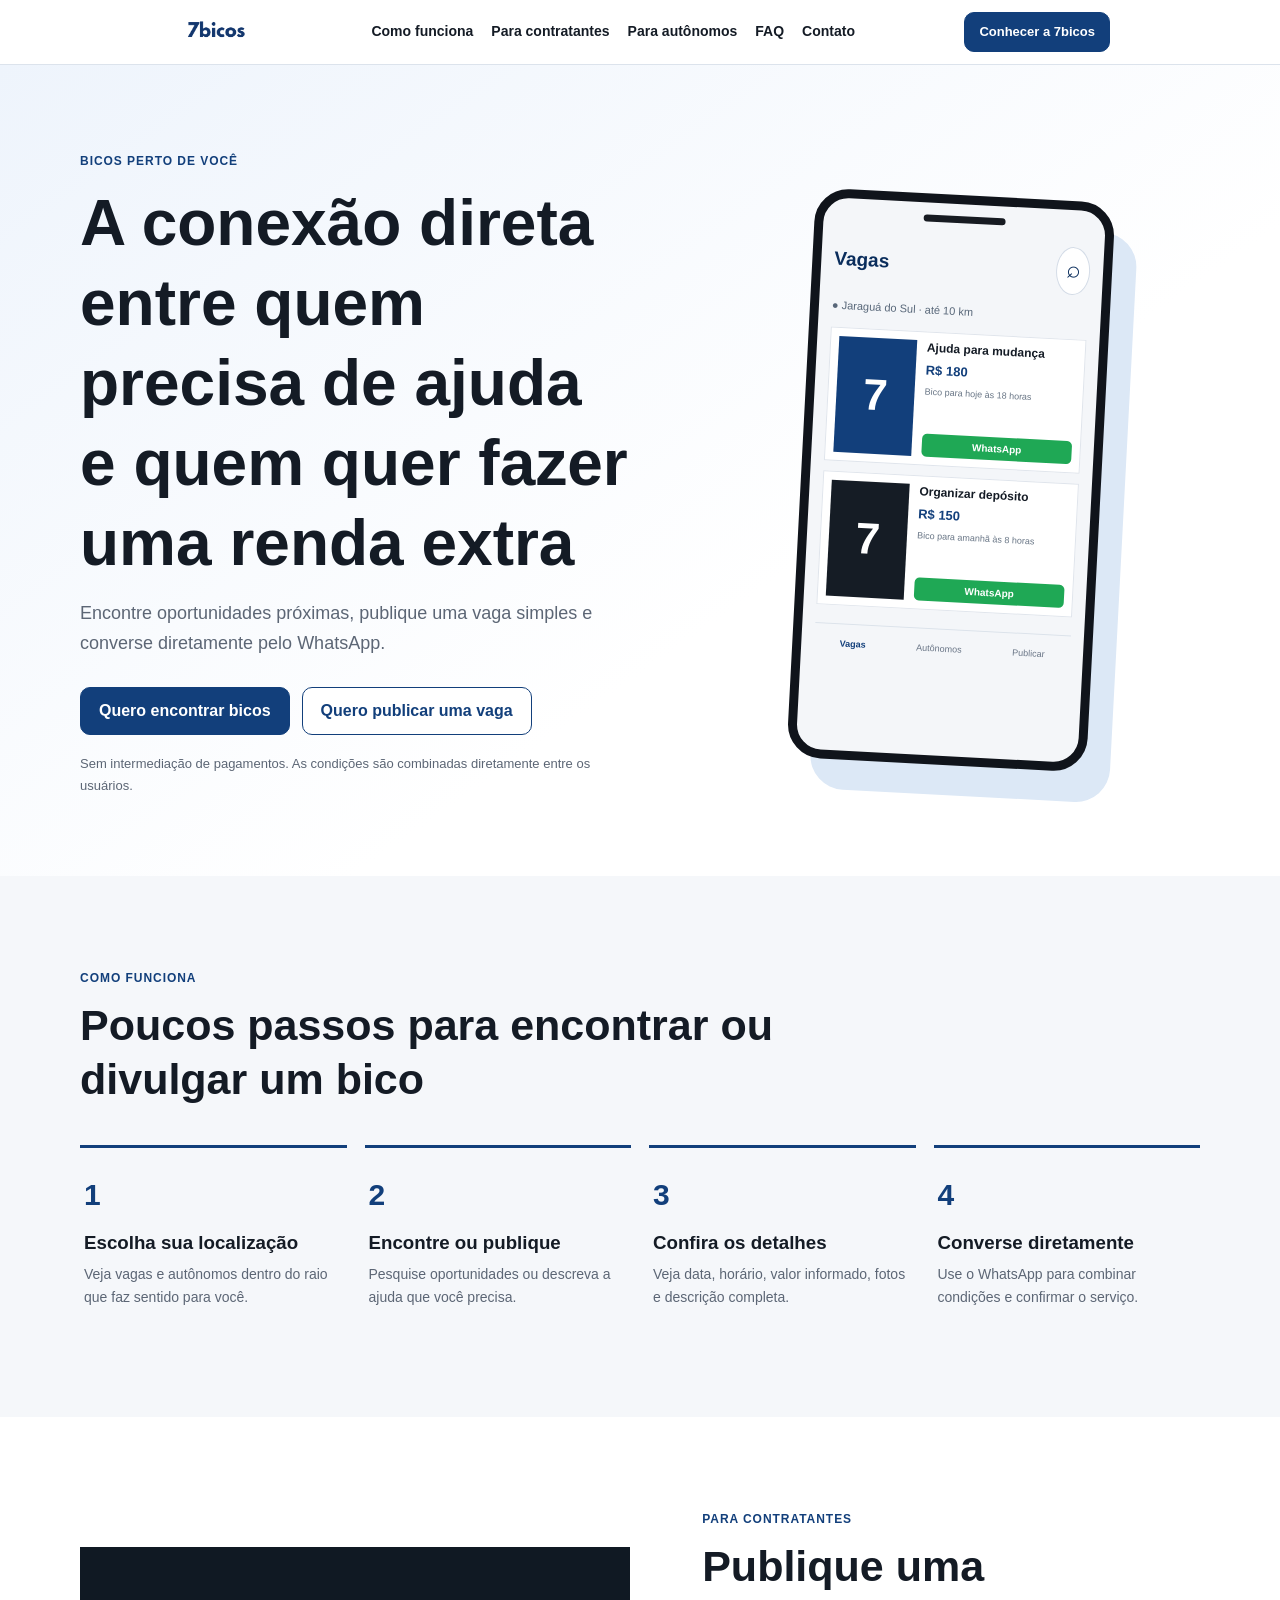
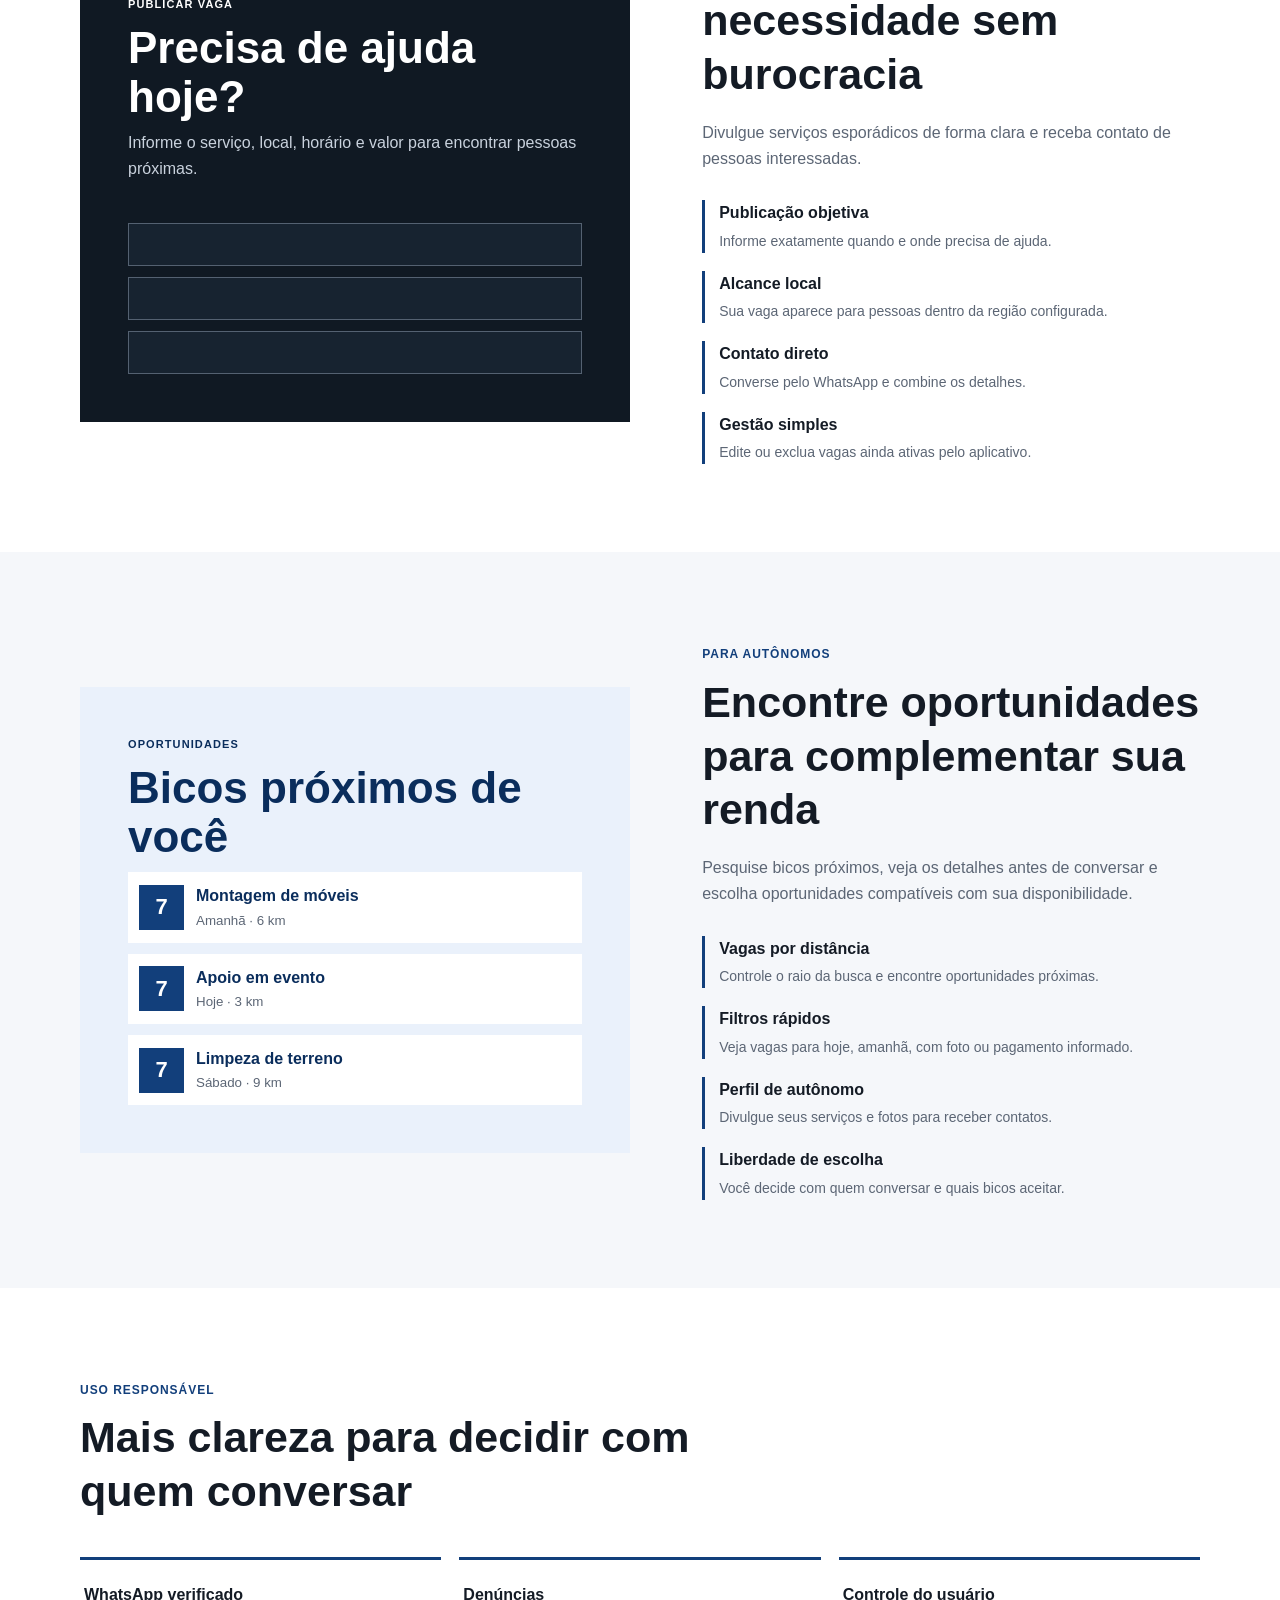
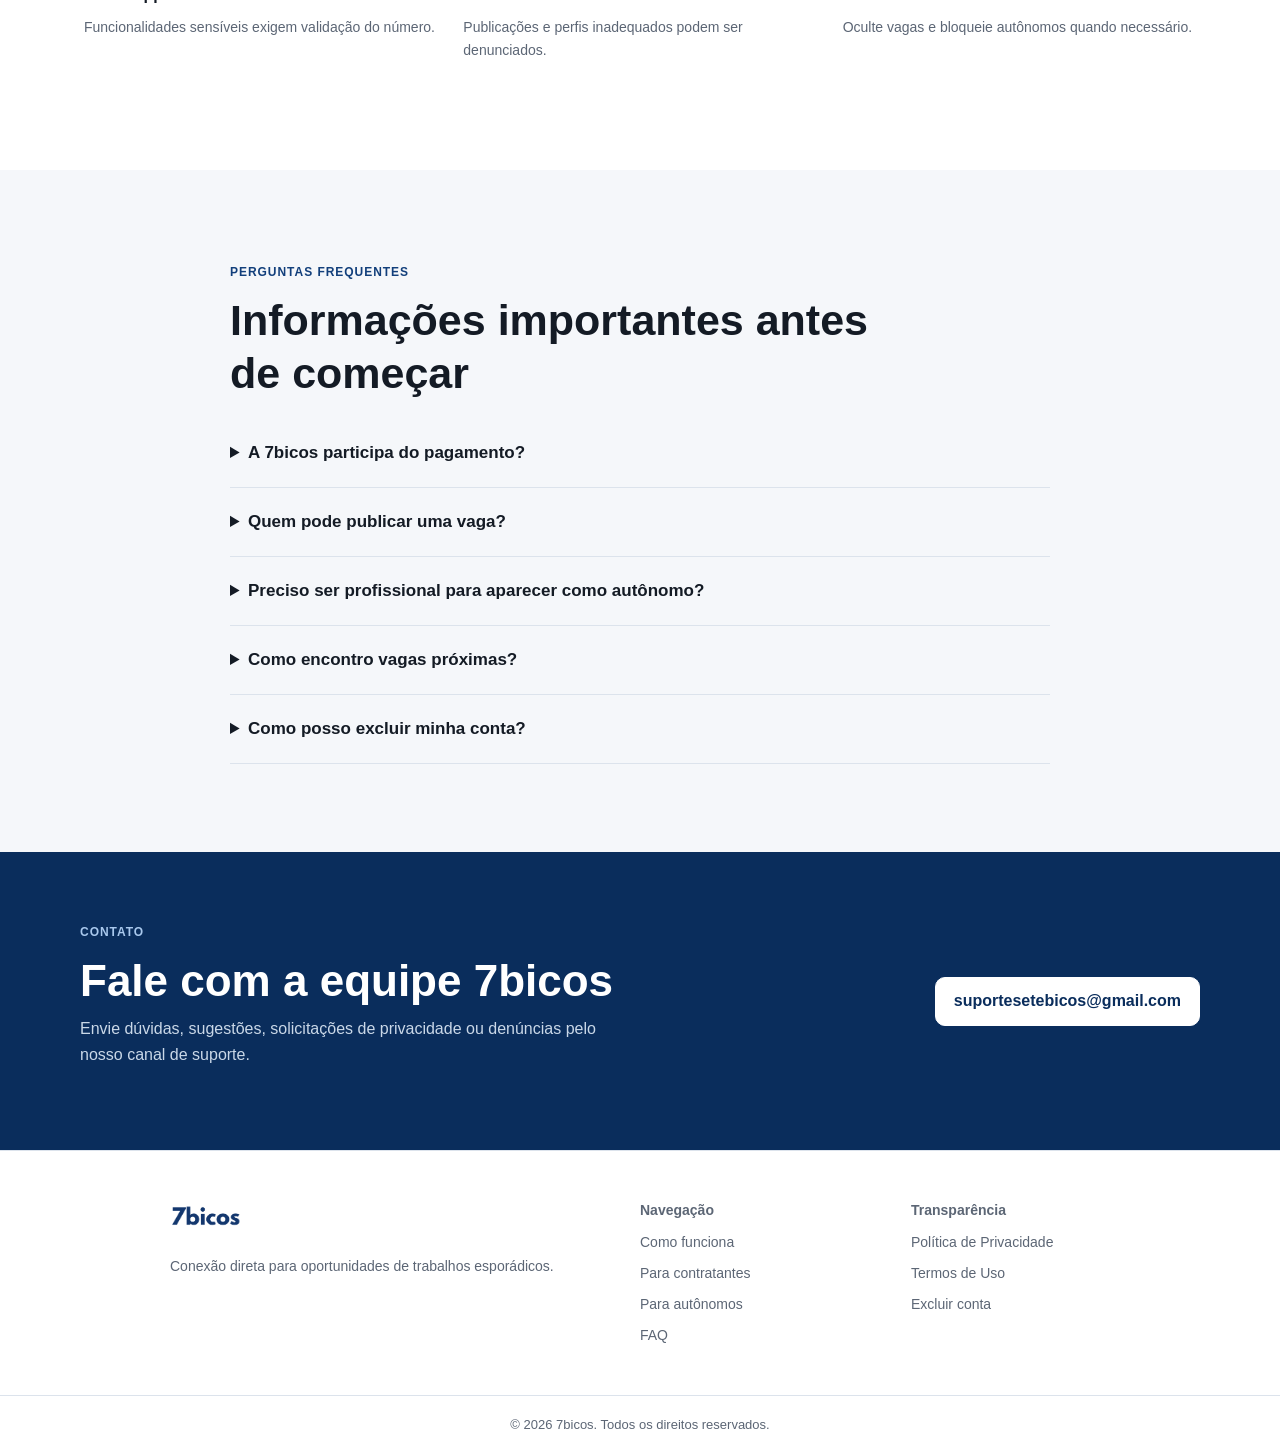
==== index.html @ 003c82d7 "Build institutional landing page" ====
<!doctype html>
<html lang="pt-BR">
<head>
  <meta charset="utf-8">
  <meta name="viewport" content="width=device-width, initial-scale=1">
  <meta name="description" content="Encontre bicos próximos ou publique uma vaga simples para receber ajuda.">
  <title>7bicos | Encontre oportunidades perto de você</title>
  <link rel="stylesheet" href="styles.css">
</head>
<body>
  <header class="site-header">
    <nav class="nav" aria-label="Navegação principal">
      <a class="brand" href="#inicio" aria-label="7bicos - Início">
        <img src="assets/logo_7bicos.png" alt="7bicos">
      </a>
      <div class="nav-links">
        <a href="#como-funciona">Como funciona</a>
        <a href="#contratantes">Para contratantes</a>
        <a href="#autonomos">Para autônomos</a>
        <a href="#faq">FAQ</a>
        <a href="#contato">Contato</a>
      </div>
      <a class="button nav-cta" href="#como-funciona">Conhecer a 7bicos</a>
    </nav>
  </header>

  <main>
    <section class="institutional-hero" id="inicio">
      <div class="section-shell hero-grid">
        <div>
          <span class="eyebrow">Bicos perto de você</span>
          <h1>A conexão direta entre quem precisa de ajuda e quem quer fazer uma renda extra</h1>
          <p class="lead">Encontre oportunidades próximas, publique uma vaga simples e converse diretamente pelo WhatsApp.</p>
          <div class="actions">
            <a class="button" href="#autonomos">Quero encontrar bicos</a>
            <a class="button secondary" href="#contratantes">Quero publicar uma vaga</a>
          </div>
          <p class="hero-note">Sem intermediação de pagamentos. As condições são combinadas diretamente entre os usuários.</p>
        </div>
        <div class="phone-stage" aria-label="Demonstração da experiência no aplicativo">
          <div class="phone">
            <div class="phone-top"></div>
            <div class="app-bar">
              <strong>Vagas</strong>
              <span>⌕</span>
            </div>
            <div class="location-line">● Jaraguá do Sul · até 10 km</div>
            <article class="app-job">
              <div class="job-photo">7</div>
              <div>
                <strong>Ajuda para mudança</strong>
                <span>R$ 180</span>
                <small>Bico para hoje às 18 horas</small>
                <button>WhatsApp</button>
              </div>
            </article>
            <article class="app-job">
              <div class="job-photo alternate">7</div>
              <div>
                <strong>Organizar depósito</strong>
                <span>R$ 150</span>
                <small>Bico para amanhã às 8 horas</small>
                <button>WhatsApp</button>
              </div>
            </article>
            <div class="app-tabs"><b>Vagas</b><span>Autônomos</span><span>Publicar</span></div>
          </div>
        </div>
      </div>
    </section>

    <section class="section" id="como-funciona">
      <div class="section-shell">
        <span class="eyebrow">Como funciona</span>
        <h2 class="section-title">Poucos passos para encontrar ou divulgar um bico</h2>
        <div class="steps">
          <article><b>1</b><h3>Escolha sua localização</h3><p>Veja vagas e autônomos dentro do raio que faz sentido para você.</p></article>
          <article><b>2</b><h3>Encontre ou publique</h3><p>Pesquise oportunidades ou descreva a ajuda que você precisa.</p></article>
          <article><b>3</b><h3>Confira os detalhes</h3><p>Veja data, horário, valor informado, fotos e descrição completa.</p></article>
          <article><b>4</b><h3>Converse diretamente</h3><p>Use o WhatsApp para combinar condições e confirmar o serviço.</p></article>
        </div>
      </div>
    </section>

    <section class="section split-section" id="contratantes">
      <div class="section-shell split-grid">
        <div class="section-visual dark-visual">
          <span>PUBLICAR VAGA</span>
          <strong>Precisa de ajuda hoje?</strong>
          <p>Informe o serviço, local, horário e valor para encontrar pessoas próximas.</p>
          <div class="mini-fields"><i></i><i></i><i></i></div>
        </div>
        <div>
          <span class="eyebrow">Para contratantes</span>
          <h2 class="section-title">Publique uma necessidade sem burocracia</h2>
          <p class="lead compact">Divulgue serviços esporádicos de forma clara e receba contato de pessoas interessadas.</p>
          <ul class="feature-list">
            <li><strong>Publicação objetiva</strong><span>Informe exatamente quando e onde precisa de ajuda.</span></li>
            <li><strong>Alcance local</strong><span>Sua vaga aparece para pessoas dentro da região configurada.</span></li>
            <li><strong>Contato direto</strong><span>Converse pelo WhatsApp e combine os detalhes.</span></li>
            <li><strong>Gestão simples</strong><span>Edite ou exclua vagas ainda ativas pelo aplicativo.</span></li>
          </ul>
        </div>
      </div>
    </section>

    <section class="section" id="autonomos">
      <div class="section-shell split-grid reverse">
        <div>
          <span class="eyebrow">Para autônomos</span>
          <h2 class="section-title">Encontre oportunidades para complementar sua renda</h2>
          <p class="lead compact">Pesquise bicos próximos, veja os detalhes antes de conversar e escolha oportunidades compatíveis com sua disponibilidade.</p>
          <ul class="feature-list">
            <li><strong>Vagas por distância</strong><span>Controle o raio da busca e encontre oportunidades próximas.</span></li>
            <li><strong>Filtros rápidos</strong><span>Veja vagas para hoje, amanhã, com foto ou pagamento informado.</span></li>
            <li><strong>Perfil de autônomo</strong><span>Divulgue seus serviços e fotos para receber contatos.</span></li>
            <li><strong>Liberdade de escolha</strong><span>Você decide com quem conversar e quais bicos aceitar.</span></li>
          </ul>
        </div>
        <div class="section-visual light-visual">
          <span>OPORTUNIDADES</span>
          <strong>Bicos próximos de você</strong>
          <div class="opportunity"><i>7</i><p><b>Montagem de móveis</b><small>Amanhã · 6 km</small></p></div>
          <div class="opportunity"><i>7</i><p><b>Apoio em evento</b><small>Hoje · 3 km</small></p></div>
          <div class="opportunity"><i>7</i><p><b>Limpeza de terreno</b><small>Sábado · 9 km</small></p></div>
        </div>
      </div>
    </section>

    <section class="section trust-section">
      <div class="section-shell">
        <span class="eyebrow">Uso responsável</span>
        <h2 class="section-title">Mais clareza para decidir com quem conversar</h2>
        <div class="trust-grid">
          <article><strong>WhatsApp verificado</strong><p>Funcionalidades sensíveis exigem validação do número.</p></article>
          <article><strong>Denúncias</strong><p>Publicações e perfis inadequados podem ser denunciados.</p></article>
          <article><strong>Controle do usuário</strong><p>Oculte vagas e bloqueie autônomos quando necessário.</p></article>
        </div>
      </div>
    </section>

    <section class="section" id="faq">
      <div class="section-shell narrow">
        <span class="eyebrow">Perguntas frequentes</span>
        <h2 class="section-title">Informações importantes antes de começar</h2>
        <details><summary>A 7bicos participa do pagamento?</summary><p>Não. Valores, formas de pagamento e condições são combinados diretamente entre os usuários.</p></details>
        <details><summary>Quem pode publicar uma vaga?</summary><p>Usuários cadastrados, com e-mail e WhatsApp validados, podem publicar oportunidades permitidas pelas políticas da plataforma.</p></details>
        <details><summary>Preciso ser profissional para aparecer como autônomo?</summary><p>Não. A 7bicos é voltada também para pessoas que querem oferecer habilidades e fazer trabalhos esporádicos.</p></details>
        <details><summary>Como encontro vagas próximas?</summary><p>Defina uma localização e escolha o raio de distância. O aplicativo mostrará somente oportunidades dentro dessa região.</p></details>
        <details><summary>Como posso excluir minha conta?</summary><p>A exclusão pode ser feita dentro do aplicativo ou pela <a href="excluir-conta/">página pública de exclusão</a>.</p></details>
      </div>
    </section>

    <section class="contact-section" id="contato">
      <div class="section-shell contact-grid">
        <div>
          <span class="eyebrow light">Contato</span>
          <h2>Fale com a equipe 7bicos</h2>
          <p>Envie dúvidas, sugestões, solicitações de privacidade ou denúncias pelo nosso canal de suporte.</p>
        </div>
        <a class="button contact-button" href="mailto:suportesetebicos@gmail.com">suportesetebicos@gmail.com</a>
      </div>
    </section>
  </main>

  <footer class="footer">
    <div class="footer-inner footer-grid">
      <div>
        <img class="footer-logo" src="assets/logo_7bicos.png" alt="7bicos">
        <p>Conexão direta para oportunidades de trabalhos esporádicos.</p>
      </div>
      <div><strong>Navegação</strong><a href="#como-funciona">Como funciona</a><a href="#contratantes">Para contratantes</a><a href="#autonomos">Para autônomos</a><a href="#faq">FAQ</a></div>
      <div><strong>Transparência</strong><a href="privacidade/">Política de Privacidade</a><a href="termos/">Termos de Uso</a><a href="excluir-conta/">Excluir conta</a></div>
    </div>
    <div class="footer-bottom">© 2026 7bicos. Todos os direitos reservados.</div>
  </footer>
</body>
</html>
---- styles.css ----
:root {
  color-scheme: light;
  --blue: #123f7b;
  --blue-strong: #0a2d5c;
  --blue-soft: #eaf1fb;
  --ink: #141b25;
  --muted: #5c6675;
  --line: #dce3ec;
  --surface: #ffffff;
  --background: #f5f7fa;
  --danger: #b42318;
}

* {
  box-sizing: border-box;
}

html {
  scroll-behavior: smooth;
}

body {
  margin: 0;
  background: var(--background);
  color: var(--ink);
  font-family: Inter, "Segoe UI", Roboto, Arial, sans-serif;
  line-height: 1.65;
}

a {
  color: var(--blue);
}

.site-header {
  position: sticky;
  top: 0;
  z-index: 10;
  border-bottom: 1px solid var(--line);
  background: rgba(255, 255, 255, 0.96);
}

.nav,
.page,
.footer-inner {
  width: min(940px, calc(100% - 32px));
  margin: 0 auto;
}

.nav {
  min-height: 64px;
  display: flex;
  align-items: center;
  justify-content: space-between;
  gap: 20px;
}

.brand {
  display: flex;
  align-items: center;
  text-decoration: none;
}

.brand img {
  display: block;
  width: 92px;
  height: 34px;
  object-fit: contain;
}

.nav-links {
  display: flex;
  flex-wrap: wrap;
  gap: 18px;
}

.nav-links a {
  color: var(--ink);
  font-size: 14px;
  font-weight: 600;
  text-decoration: none;
}

.page {
  padding: 52px 0 72px;
}

.hero {
  padding: 40px 0 24px;
}

.eyebrow {
  color: var(--blue);
  font-size: 12px;
  font-weight: 800;
  letter-spacing: 0.08em;
  text-transform: uppercase;
}

h1,
h2,
h3 {
  line-height: 1.25;
}

h1 {
  max-width: 760px;
  margin: 10px 0 16px;
  font-size: clamp(34px, 7vw, 58px);
}

h2 {
  margin: 34px 0 8px;
  font-size: 22px;
}

p {
  margin: 8px 0 16px;
}

.lead {
  max-width: 720px;
  color: var(--muted);
  font-size: 18px;
}

.actions {
  display: flex;
  flex-wrap: wrap;
  gap: 12px;
  margin-top: 28px;
}

.button {
  min-height: 46px;
  display: inline-flex;
  align-items: center;
  justify-content: center;
  border: 1px solid var(--blue);
  border-radius: 10px;
  padding: 10px 18px;
  background: var(--blue);
  color: #ffffff;
  font-weight: 700;
  text-decoration: none;
}

.button.secondary {
  background: var(--surface);
  color: var(--blue);
}

.button.danger {
  border-color: var(--danger);
  background: var(--danger);
}

.grid {
  display: grid;
  grid-template-columns: repeat(3, 1fr);
  gap: 16px;
  margin-top: 34px;
}

.card,
.document,
.notice {
  border: 1px solid var(--line);
  border-radius: 12px;
  background: var(--surface);
}

.card {
  min-height: 175px;
  padding: 22px;
  color: inherit;
  text-decoration: none;
}

.card:hover {
  border-color: #9cb5d4;
}

.card h2 {
  margin-top: 0;
}

.card p {
  color: var(--muted);
}

.document {
  padding: clamp(22px, 5vw, 54px);
}

.document-header {
  padding-bottom: 24px;
  border-bottom: 1px solid var(--line);
}

.meta {
  color: var(--muted);
  font-size: 14px;
}

.notice {
  margin: 24px 0;
  padding: 18px 20px;
  background: var(--blue-soft);
}

.notice.danger {
  border-color: #f2b8b5;
  background: #fff4f3;
}

ul,
ol {
  padding-left: 22px;
}

.footer {
  border-top: 1px solid var(--line);
  background: var(--surface);
}

.footer-inner {
  padding: 28px 0 36px;
  color: var(--muted);
  font-size: 14px;
}

.nav-cta {
  min-height: 40px;
  padding: 7px 14px;
  font-size: 13px;
}

.section-shell {
  width: min(1120px, calc(100% - 40px));
  margin: 0 auto;
}

.institutional-hero {
  overflow: hidden;
  background: linear-gradient(145deg, #eef4fc 0%, #ffffff 62%);
  padding: 82px 0 64px;
}

.hero-grid,
.split-grid,
.contact-grid,
.footer-grid {
  display: grid;
  grid-template-columns: 1.05fr 0.95fr;
  align-items: center;
  gap: 72px;
}

.institutional-hero h1 {
  font-size: clamp(39px, 5vw, 64px);
}

.hero-note {
  max-width: 600px;
  margin-top: 18px;
  color: var(--muted);
  font-size: 13px;
}

.phone-stage {
  display: flex;
  min-height: 570px;
  align-items: center;
  justify-content: center;
}

.phone {
  width: 300px;
  min-height: 570px;
  border: 9px solid #10141b;
  border-radius: 34px;
  background: #f4f6f9;
  box-shadow: 24px 30px 0 #dce8f6;
  padding: 24px 13px 15px;
  transform: rotate(3deg);
}

.phone-top {
  width: 82px;
  height: 7px;
  margin: -12px auto 18px;
  border-radius: 20px;
  background: #171b22;
}

.app-bar,
.location-line,
.app-tabs {
  display: flex;
  align-items: center;
}

.app-bar {
  justify-content: space-between;
  color: var(--blue-strong);
  font-size: 19px;
}

.app-bar span {
  border: 1px solid #d4dce7;
  border-radius: 50%;
  background: #fff;
  padding: 1px 9px 5px;
  font-size: 24px;
}

.location-line {
  margin: 13px 0;
  color: #586779;
  font-size: 11px;
}

.app-job {
  display: grid;
  grid-template-columns: 78px 1fr;
  gap: 10px;
  margin-bottom: 10px;
  border: 1px solid #e0e5ec;
  background: #fff;
  padding: 8px;
}

.job-photo {
  display: grid;
  min-height: 116px;
  place-items: center;
  background: #123f7b;
  color: #fff;
  font-size: 44px;
  font-weight: 900;
}

.job-photo.alternate {
  background: #151c25;
}

.app-job div:last-child {
  display: flex;
  flex-direction: column;
  gap: 4px;
}

.app-job strong {
  line-height: 1.25;
  font-size: 12px;
}

.app-job span {
  color: var(--blue);
  font-size: 13px;
  font-weight: 800;
}

.app-job small {
  color: #687585;
  font-size: 9px;
}

.app-job button {
  margin-top: auto;
  border: 0;
  border-radius: 5px;
  background: #1fa855;
  color: #fff;
  padding: 6px;
  font-size: 10px;
  font-weight: 800;
}

.app-tabs {
  justify-content: space-around;
  margin-top: 18px;
  border-top: 1px solid #dce3eb;
  padding-top: 12px;
  color: #697586;
  font-size: 9px;
}

.app-tabs b {
  color: var(--blue);
}

.section {
  padding: 88px 0;
  scroll-margin-top: 70px;
}

.section-title {
  max-width: 700px;
  margin: 9px 0 18px;
  font-size: clamp(28px, 4vw, 43px);
}

.steps,
.trust-grid {
  display: grid;
  grid-template-columns: repeat(4, 1fr);
  gap: 18px;
  margin-top: 38px;
}

.steps article,
.trust-grid article {
  border-top: 3px solid var(--blue);
  padding: 22px 4px 4px;
}

.steps b {
  color: var(--blue);
  font-size: 30px;
}

.steps h3 {
  margin: 12px 0 8px;
}

.steps p,
.trust-grid p {
  color: var(--muted);
  font-size: 14px;
}

.split-section,
.trust-section {
  background: #fff;
}

.reverse > :first-child {
  order: 2;
}

.reverse > :last-child {
  order: 1;
}

.lead.compact {
  font-size: 16px;
}

.section-visual {
  min-height: 440px;
  display: flex;
  flex-direction: column;
  justify-content: center;
  padding: 48px;
}

.section-visual span {
  margin-bottom: 10px;
  font-size: 11px;
  font-weight: 900;
  letter-spacing: 0.1em;
}

.section-visual > strong {
  max-width: 420px;
  font-size: clamp(27px, 4vw, 44px);
  line-height: 1.12;
}

.dark-visual {
  background: #101923;
  color: #fff;
}

.dark-visual p {
  color: #c9d2dd;
}

.mini-fields {
  display: grid;
  gap: 11px;
  margin-top: 25px;
}

.mini-fields i {
  display: block;
  height: 43px;
  border: 1px solid #546171;
  background: #172330;
}

.light-visual {
  background: #eaf1fb;
  color: var(--blue-strong);
}

.opportunity {
  display: flex;
  align-items: center;
  gap: 12px;
  margin-top: 11px;
  background: #fff;
  padding: 11px;
}

.opportunity i {
  display: grid;
  width: 45px;
  height: 45px;
  place-items: center;
  background: var(--blue);
  color: #fff;
  font-size: 22px;
  font-style: normal;
  font-weight: 900;
}

.opportunity p {
  display: flex;
  flex-direction: column;
  margin: 0;
}

.opportunity small {
  color: var(--muted);
}

.feature-list {
  display: grid;
  gap: 18px;
  margin: 28px 0 0;
  padding: 0;
  list-style: none;
}

.feature-list li {
  display: grid;
  gap: 3px;
  border-left: 3px solid var(--blue);
  padding-left: 14px;
}

.feature-list span {
  color: var(--muted);
  font-size: 14px;
}

.trust-grid {
  grid-template-columns: repeat(3, 1fr);
}

.narrow {
  width: min(820px, calc(100% - 40px));
}

details {
  border-bottom: 1px solid var(--line);
  padding: 20px 0;
}

summary {
  cursor: pointer;
  font-size: 17px;
  font-weight: 750;
}

details p {
  color: var(--muted);
}

.contact-section {
  scroll-margin-top: 70px;
  background: var(--blue-strong);
  color: #fff;
  padding: 66px 0;
}

.contact-section h2 {
  margin: 8px 0;
  font-size: clamp(28px, 4vw, 44px);
}

.contact-section p {
  color: #cad8e8;
}

.eyebrow.light {
  color: #a9c8ed;
}

.contact-button {
  justify-self: end;
  border-color: #fff;
  background: #fff;
  color: var(--blue-strong);
}

.footer-grid {
  grid-template-columns: 2fr 1fr 1fr;
  align-items: start;
  padding: 48px 0;
}

.footer-grid div {
  display: flex;
  flex-direction: column;
  gap: 8px;
}

.footer-grid a {
  color: var(--muted);
  text-decoration: none;
}

.footer-logo {
  width: 105px;
  height: 40px;
  object-fit: contain;
  object-position: left center;
}

.footer-bottom {
  border-top: 1px solid var(--line);
  padding: 18px;
  color: var(--muted);
  text-align: center;
  font-size: 13px;
}

@media (max-width: 720px) {
  .nav {
    min-height: 56px;
    padding: 8px 0;
  }

  .nav-links {
    display: none;
  }

  .nav-cta {
    font-size: 11px;
  }

  .page {
    padding-top: 28px;
  }

  .grid {
    grid-template-columns: 1fr;
  }

  .institutional-hero {
    padding-top: 48px;
  }

  .hero-grid,
  .split-grid,
  .contact-grid,
  .footer-grid {
    grid-template-columns: 1fr;
    gap: 34px;
  }

  .phone-stage {
    min-height: 500px;
  }

  .phone {
    width: 270px;
    min-height: 510px;
    transform: none;
  }

  .section {
    padding: 62px 0;
  }

  .steps,
  .trust-grid {
    grid-template-columns: 1fr 1fr;
  }

  .reverse > :first-child,
  .reverse > :last-child {
    order: initial;
  }

  .section-visual {
    min-height: 360px;
    padding: 28px;
  }

  .contact-button {
    justify-self: start;
  }
}

@media (max-width: 430px) {
  .steps,
  .trust-grid {
    grid-template-columns: 1fr;
  }

  .actions .button {
    width: 100%;
  }
}
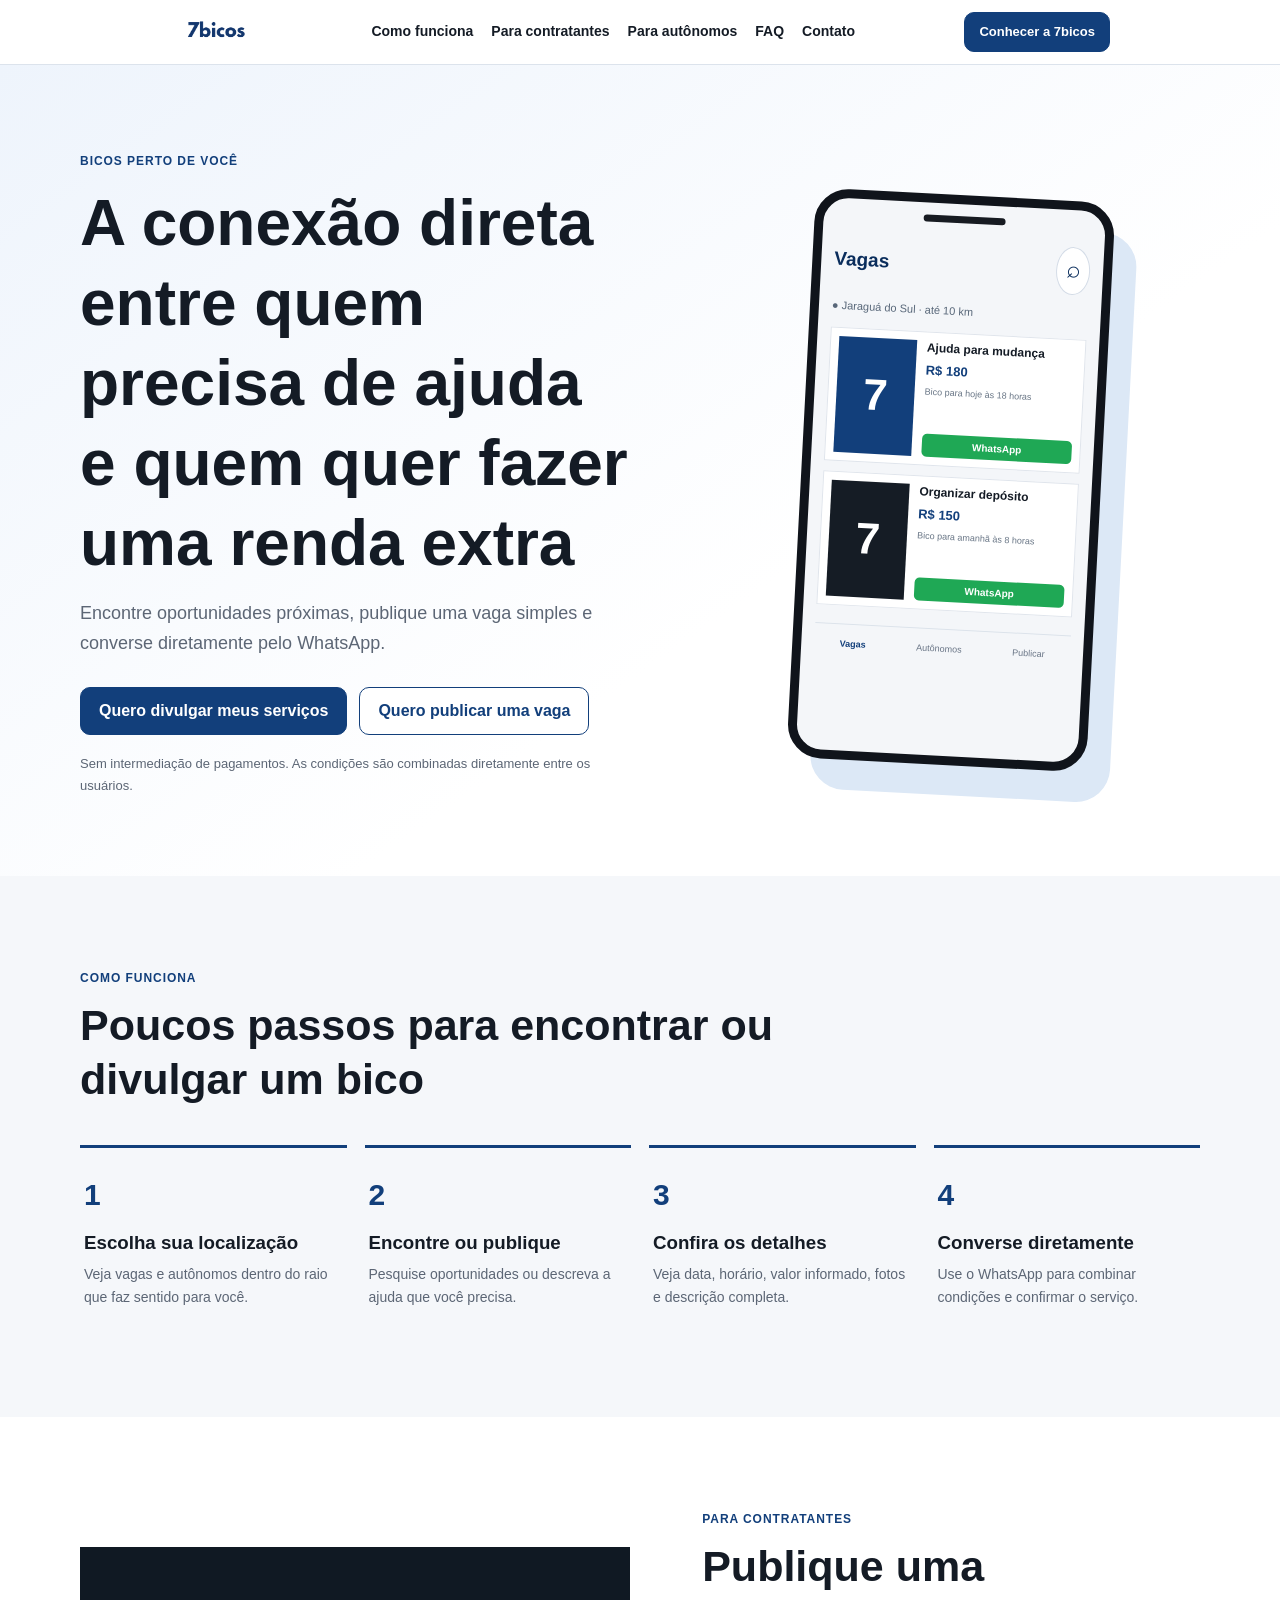
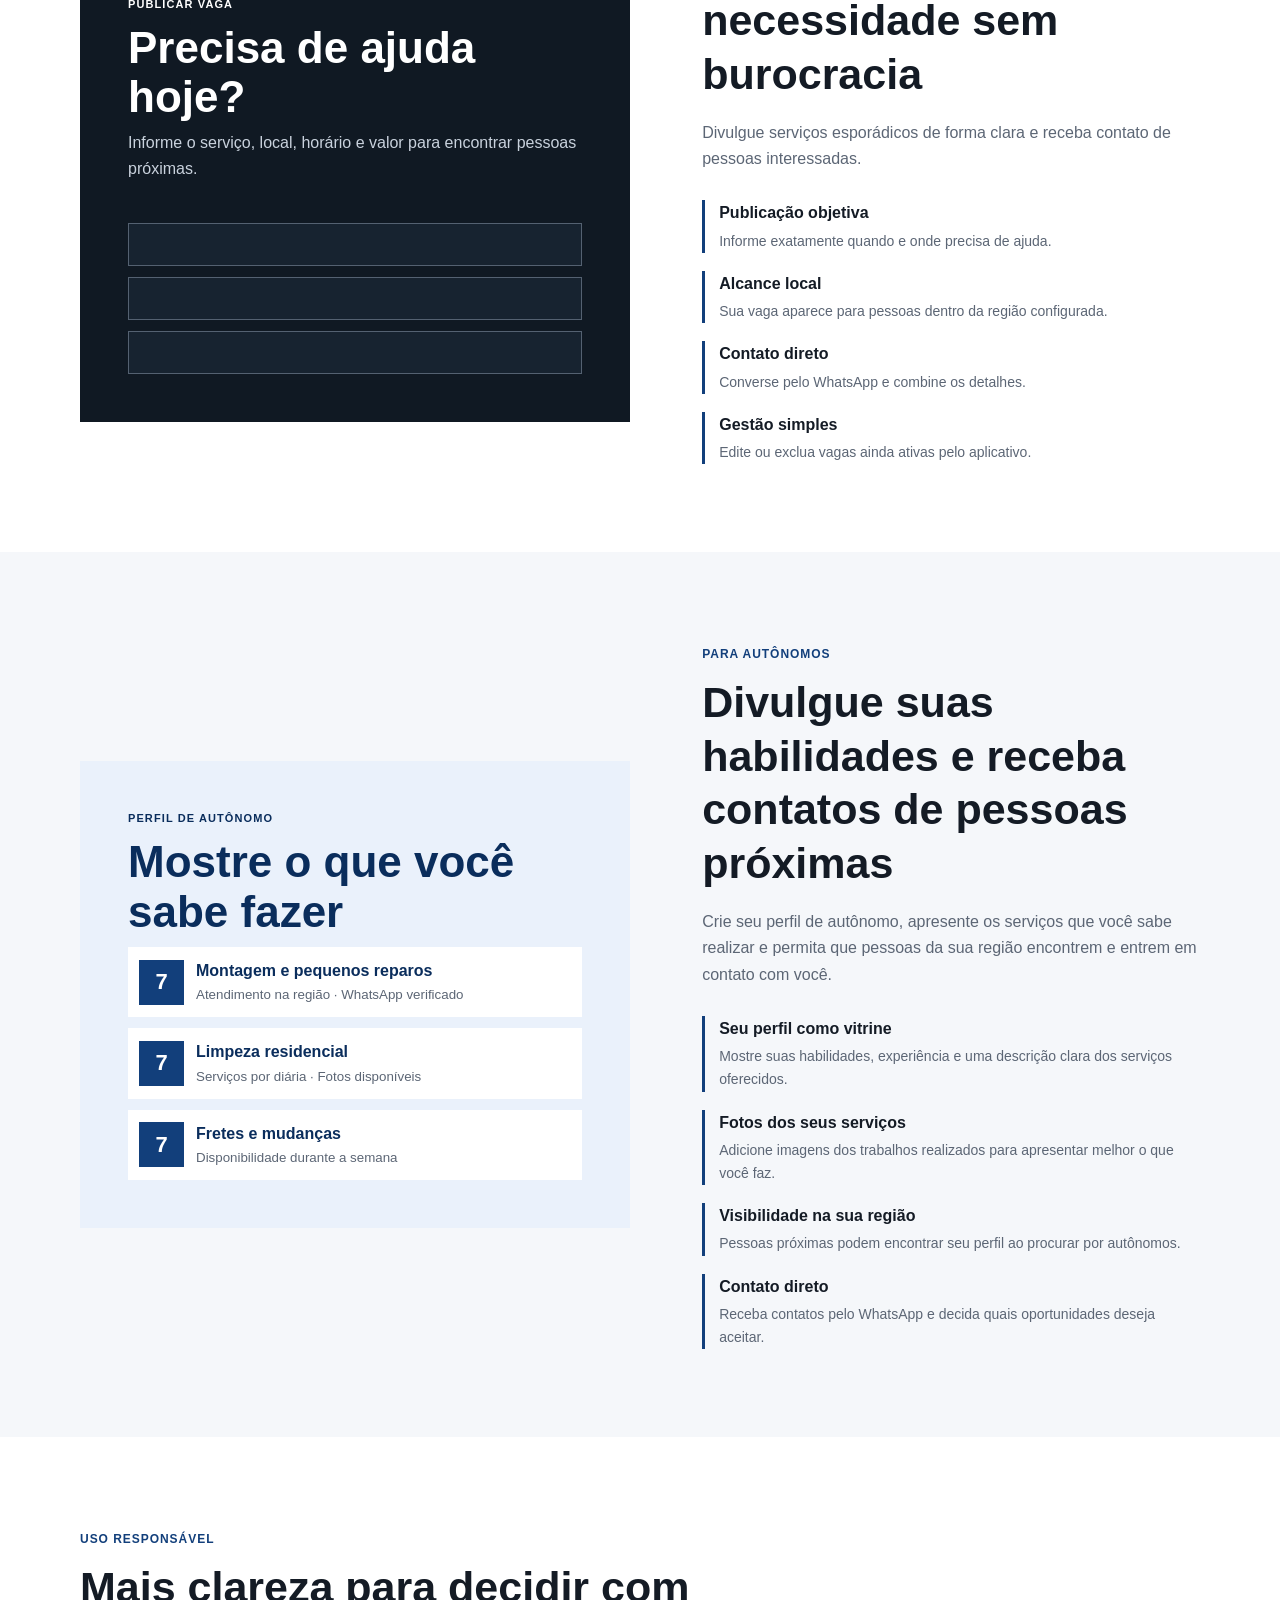
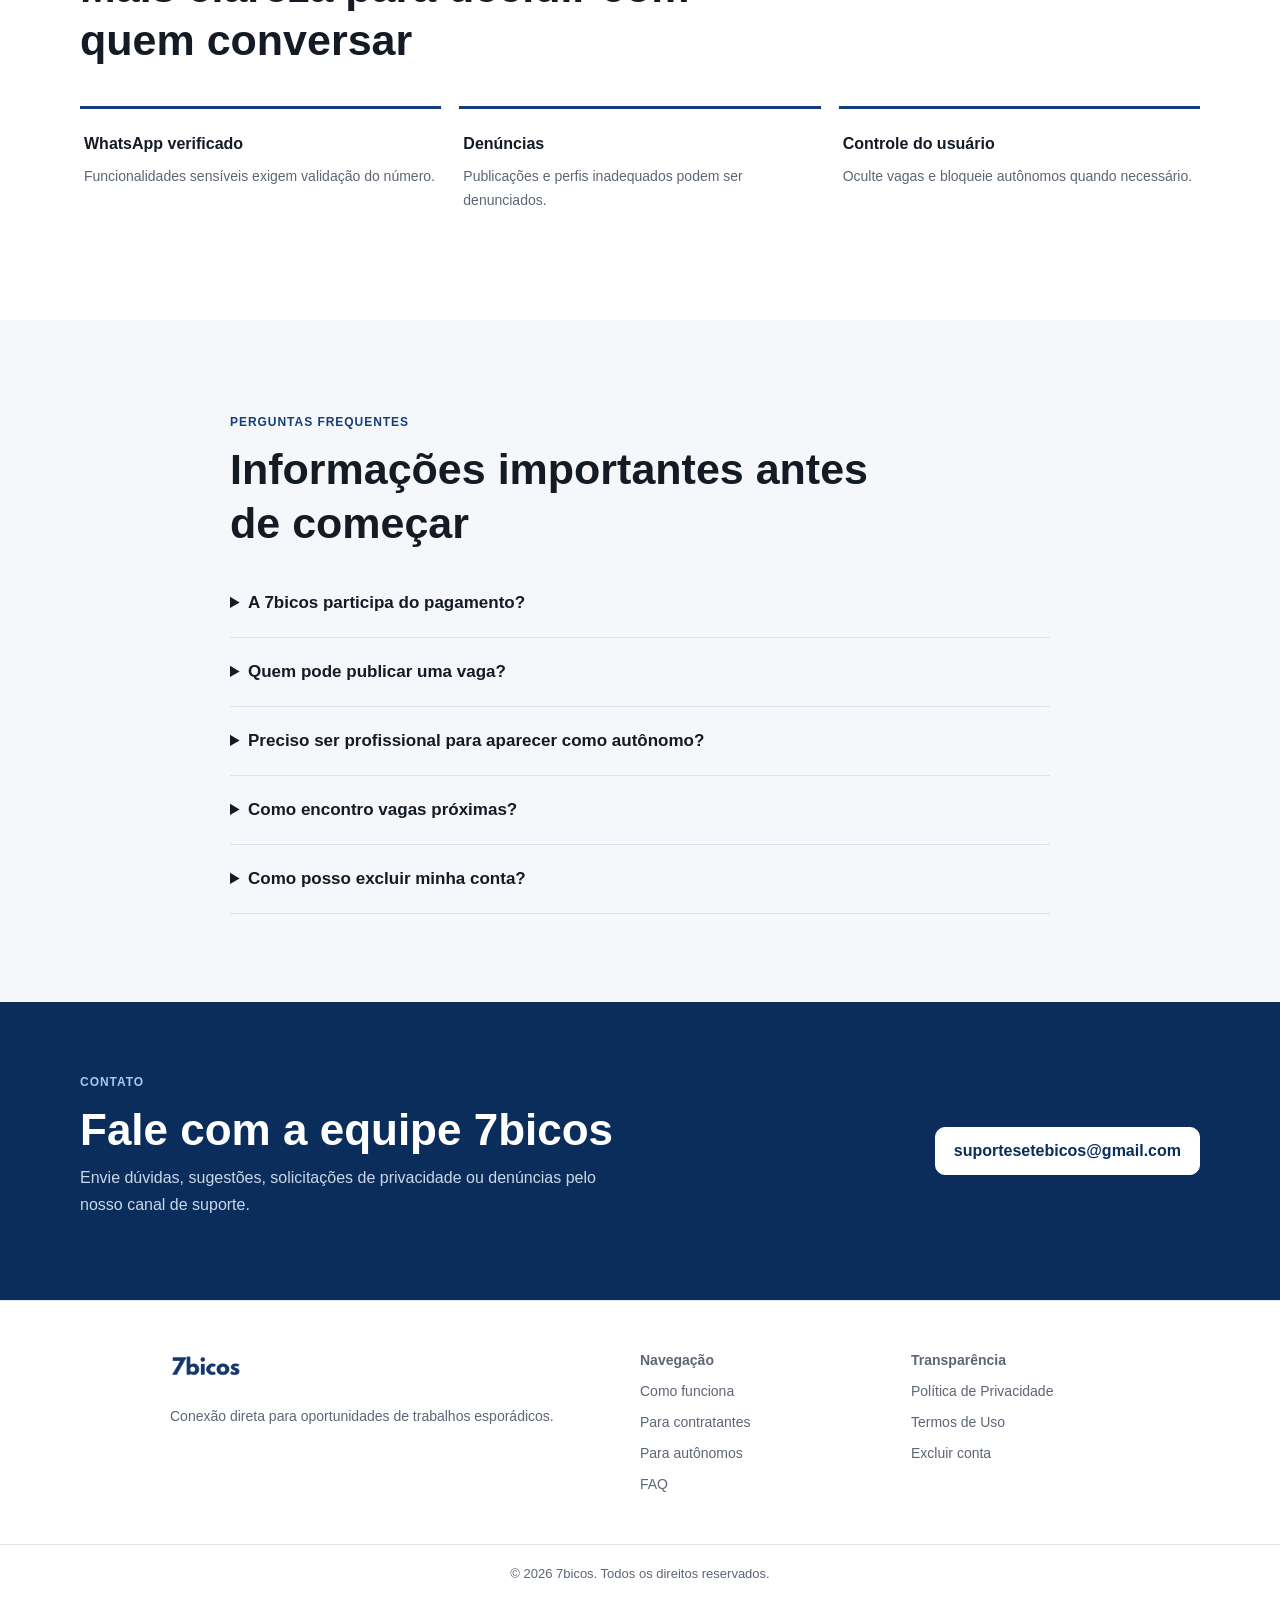
==== commit 65ed39e3: "Refocus autonomous worker section" ====
--- a/index.html
+++ b/index.html
@@ -32,7 +32,7 @@
           <h1>A conexão direta entre quem precisa de ajuda e quem quer fazer uma renda extra</h1>
           <p class="lead">Encontre oportunidades próximas, publique uma vaga simples e converse diretamente pelo WhatsApp.</p>
           <div class="actions">
-            <a class="button" href="#autonomos">Quero encontrar bicos</a>
+            <a class="button" href="#autonomos">Quero divulgar meus serviços</a>
             <a class="button secondary" href="#contratantes">Quero publicar uma vaga</a>
           </div>
           <p class="hero-note">Sem intermediação de pagamentos. As condições são combinadas diretamente entre os usuários.</p>
@@ -108,21 +108,21 @@
       <div class="section-shell split-grid reverse">
         <div>
           <span class="eyebrow">Para autônomos</span>
-          <h2 class="section-title">Encontre oportunidades para complementar sua renda</h2>
-          <p class="lead compact">Pesquise bicos próximos, veja os detalhes antes de conversar e escolha oportunidades compatíveis com sua disponibilidade.</p>
+          <h2 class="section-title">Divulgue suas habilidades e receba contatos de pessoas próximas</h2>
+          <p class="lead compact">Crie seu perfil de autônomo, apresente os serviços que você sabe realizar e permita que pessoas da sua região encontrem e entrem em contato com você.</p>
           <ul class="feature-list">
-            <li><strong>Vagas por distância</strong><span>Controle o raio da busca e encontre oportunidades próximas.</span></li>
-            <li><strong>Filtros rápidos</strong><span>Veja vagas para hoje, amanhã, com foto ou pagamento informado.</span></li>
-            <li><strong>Perfil de autônomo</strong><span>Divulgue seus serviços e fotos para receber contatos.</span></li>
-            <li><strong>Liberdade de escolha</strong><span>Você decide com quem conversar e quais bicos aceitar.</span></li>
+            <li><strong>Seu perfil como vitrine</strong><span>Mostre suas habilidades, experiência e uma descrição clara dos serviços oferecidos.</span></li>
+            <li><strong>Fotos dos seus serviços</strong><span>Adicione imagens dos trabalhos realizados para apresentar melhor o que você faz.</span></li>
+            <li><strong>Visibilidade na sua região</strong><span>Pessoas próximas podem encontrar seu perfil ao procurar por autônomos.</span></li>
+            <li><strong>Contato direto</strong><span>Receba contatos pelo WhatsApp e decida quais oportunidades deseja aceitar.</span></li>
           </ul>
         </div>
         <div class="section-visual light-visual">
-          <span>OPORTUNIDADES</span>
-          <strong>Bicos próximos de você</strong>
-          <div class="opportunity"><i>7</i><p><b>Montagem de móveis</b><small>Amanhã · 6 km</small></p></div>
-          <div class="opportunity"><i>7</i><p><b>Apoio em evento</b><small>Hoje · 3 km</small></p></div>
-          <div class="opportunity"><i>7</i><p><b>Limpeza de terreno</b><small>Sábado · 9 km</small></p></div>
+          <span>PERFIL DE AUTÔNOMO</span>
+          <strong>Mostre o que você sabe fazer</strong>
+          <div class="opportunity"><i>7</i><p><b>Montagem e pequenos reparos</b><small>Atendimento na região · WhatsApp verificado</small></p></div>
+          <div class="opportunity"><i>7</i><p><b>Limpeza residencial</b><small>Serviços por diária · Fotos disponíveis</small></p></div>
+          <div class="opportunity"><i>7</i><p><b>Fretes e mudanças</b><small>Disponibilidade durante a semana</small></p></div>
         </div>
       </div>
     </section>
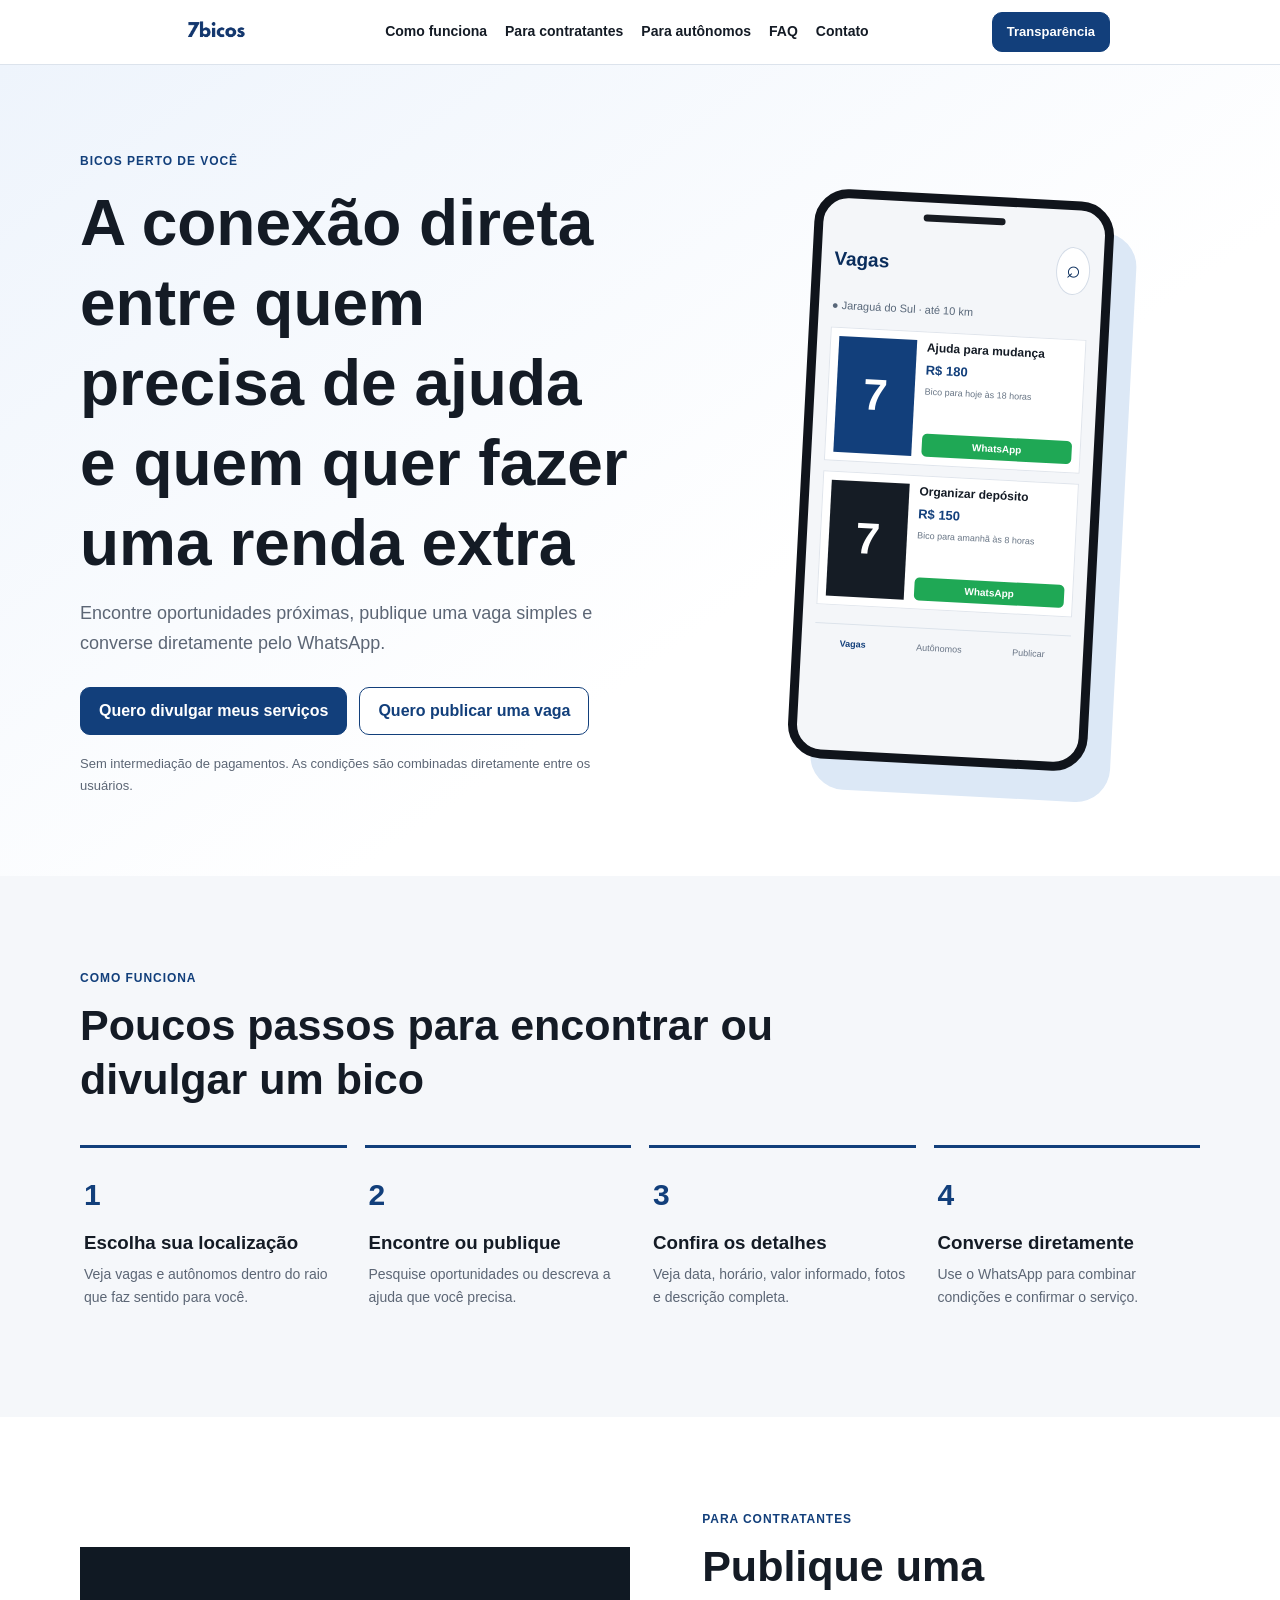
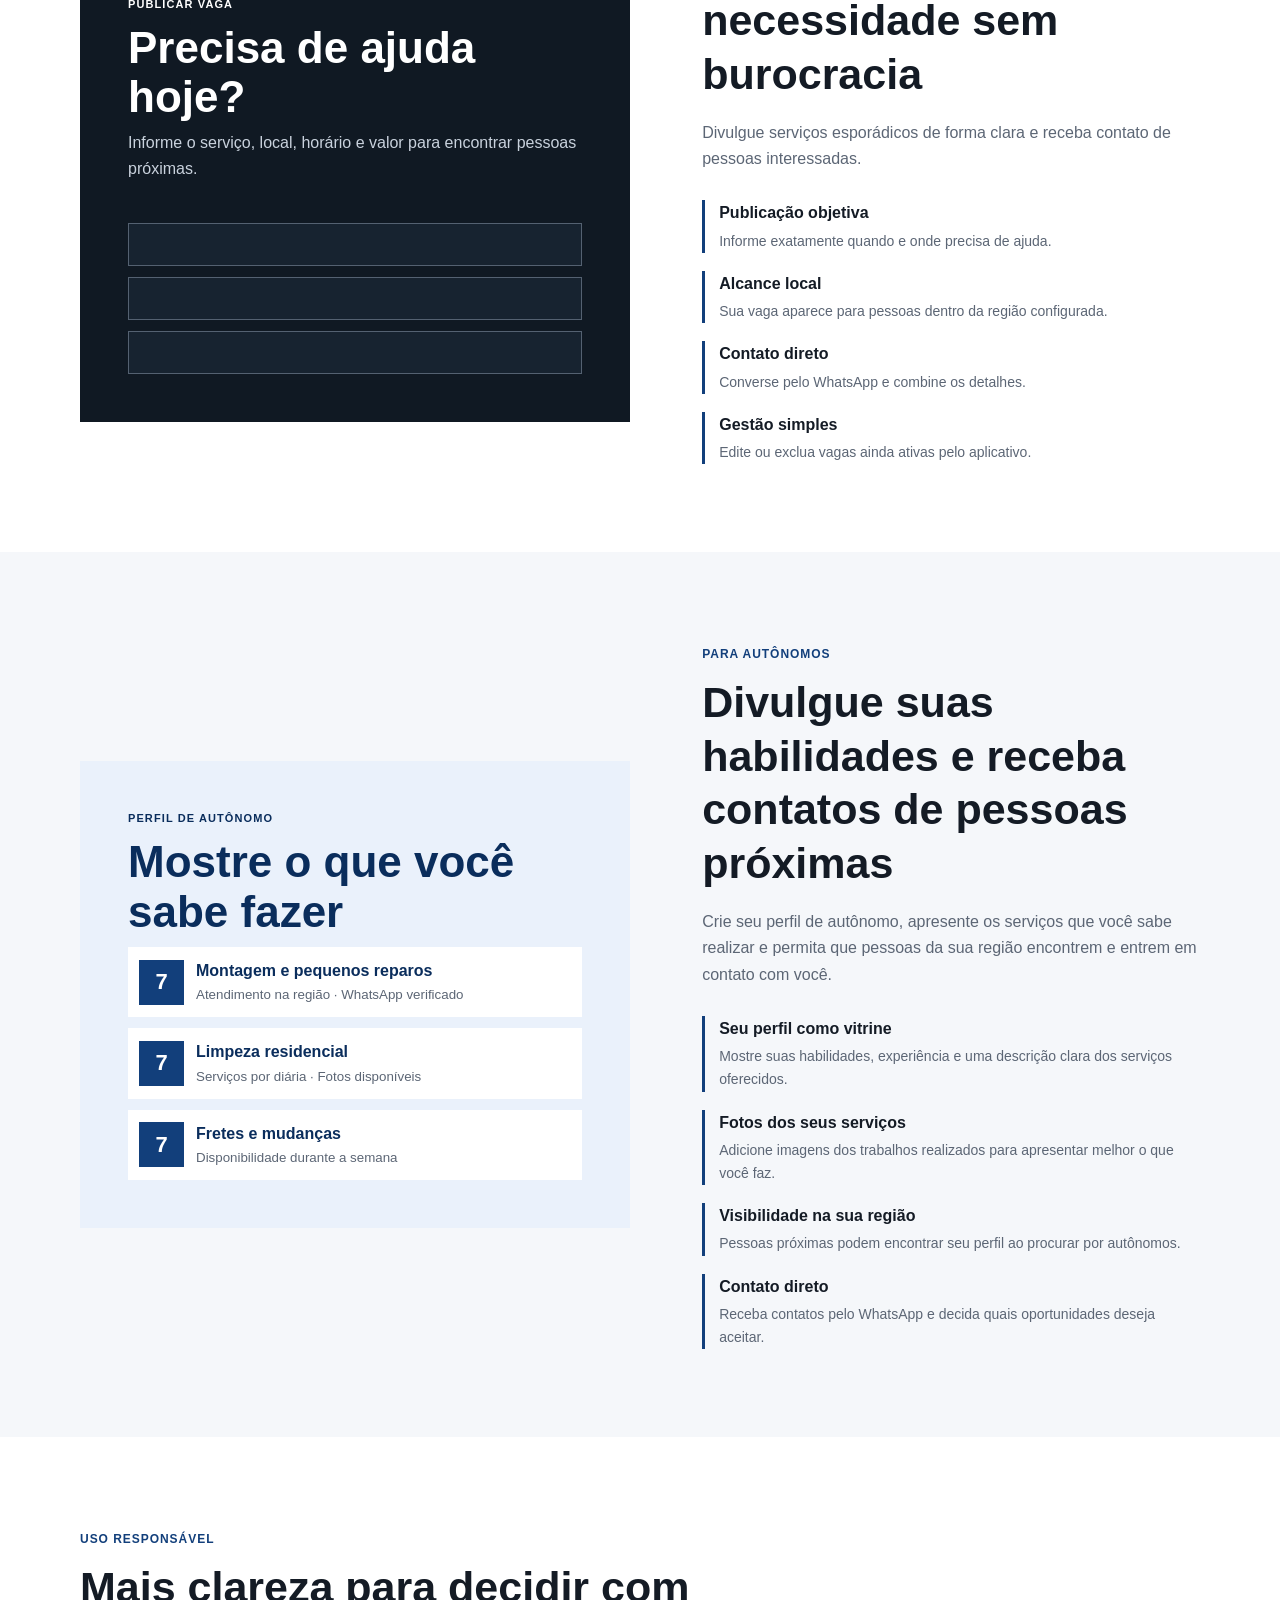
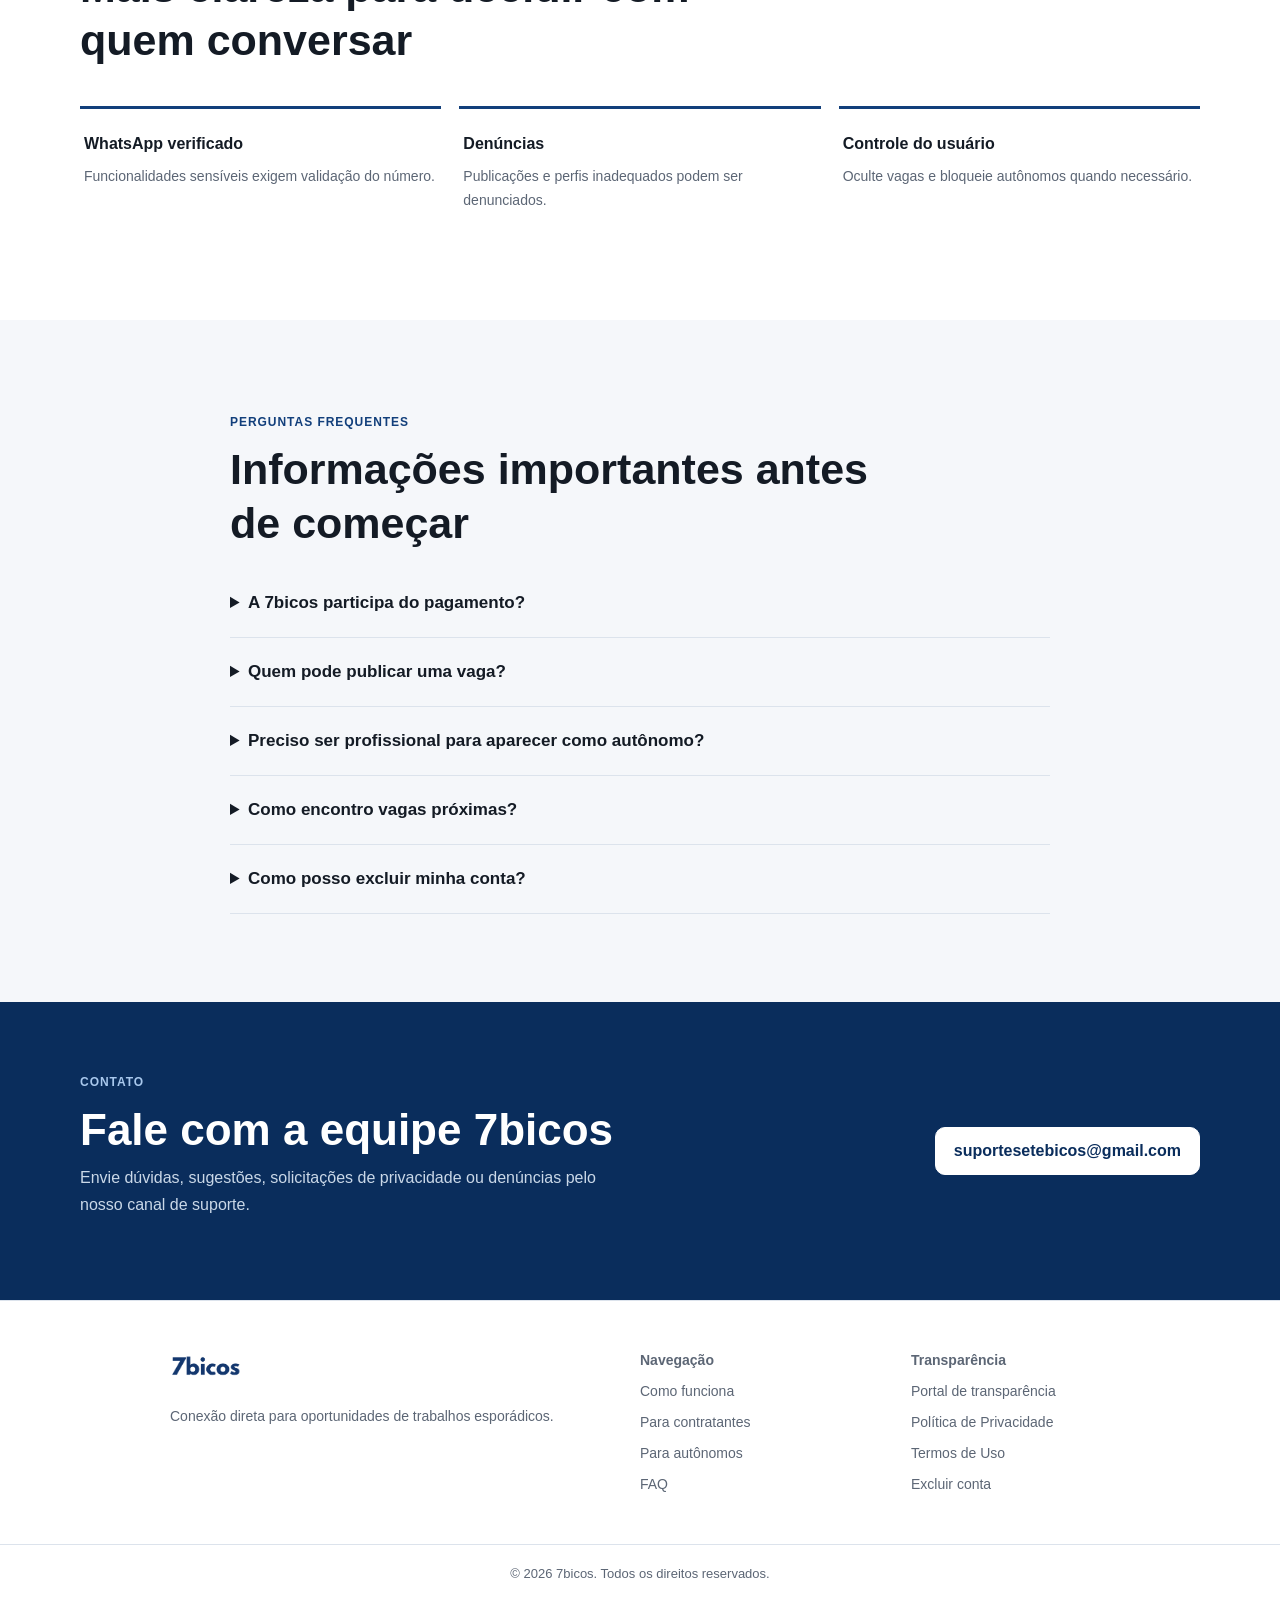
==== commit da26e729: "Add transparency portal link" ====
--- a/index.html
+++ b/index.html
@@ -20,7 +20,7 @@
         <a href="#faq">FAQ</a>
         <a href="#contato">Contato</a>
       </div>
-      <a class="button nav-cta" href="#como-funciona">Conhecer a 7bicos</a>
+      <a class="button nav-cta" href="transparencia/">Transparência</a>
     </nav>
   </header>
 
@@ -170,7 +170,7 @@
         <p>Conexão direta para oportunidades de trabalhos esporádicos.</p>
       </div>
       <div><strong>Navegação</strong><a href="#como-funciona">Como funciona</a><a href="#contratantes">Para contratantes</a><a href="#autonomos">Para autônomos</a><a href="#faq">FAQ</a></div>
-      <div><strong>Transparência</strong><a href="privacidade/">Política de Privacidade</a><a href="termos/">Termos de Uso</a><a href="excluir-conta/">Excluir conta</a></div>
+      <div><strong>Transparência</strong><a href="transparencia/">Portal de transparência</a><a href="privacidade/">Política de Privacidade</a><a href="termos/">Termos de Uso</a><a href="excluir-conta/">Excluir conta</a></div>
     </div>
     <div class="footer-bottom">© 2026 7bicos. Todos os direitos reservados.</div>
   </footer>
--- a/styles.css
+++ b/styles.css
@@ -213,6 +213,83 @@
   background: #fff4f3;
 }
 
+.delete-flow {
+  display: grid;
+  gap: 16px;
+  margin: 24px 0;
+}
+
+.delete-step {
+  display: grid;
+  grid-template-columns: 42px 1fr;
+  gap: 14px;
+  border: 1px solid var(--line);
+  border-radius: 12px;
+  background: #fff;
+  padding: 18px;
+}
+
+.delete-step > span {
+  display: grid;
+  width: 34px;
+  height: 34px;
+  place-items: center;
+  border-radius: 50%;
+  background: var(--blue);
+  color: #fff;
+  font-weight: 800;
+}
+
+.delete-step label {
+  display: block;
+  margin-bottom: 8px;
+  font-weight: 750;
+}
+
+.delete-step input[type="email"],
+.delete-step input[type="text"] {
+  width: 100%;
+  min-height: 46px;
+  margin-bottom: 12px;
+  border: 1px solid #cfd8e5;
+  border-radius: 10px;
+  padding: 10px 12px;
+  font: inherit;
+}
+
+.checkbox-row {
+  display: grid !important;
+  grid-template-columns: 20px 1fr;
+  gap: 10px;
+  align-items: start;
+  color: var(--muted);
+  font-weight: 500 !important;
+}
+
+.checkbox-row input {
+  margin-top: 5px;
+}
+
+.button:disabled {
+  cursor: not-allowed;
+  opacity: 0.5;
+}
+
+.form-status {
+  min-height: 24px;
+  margin: 0;
+  color: var(--muted);
+  font-weight: 650;
+}
+
+.form-status.success {
+  color: #137333;
+}
+
+.form-status.error {
+  color: var(--danger);
+}
+
 ul,
 ol {
   padding-left: 22px;
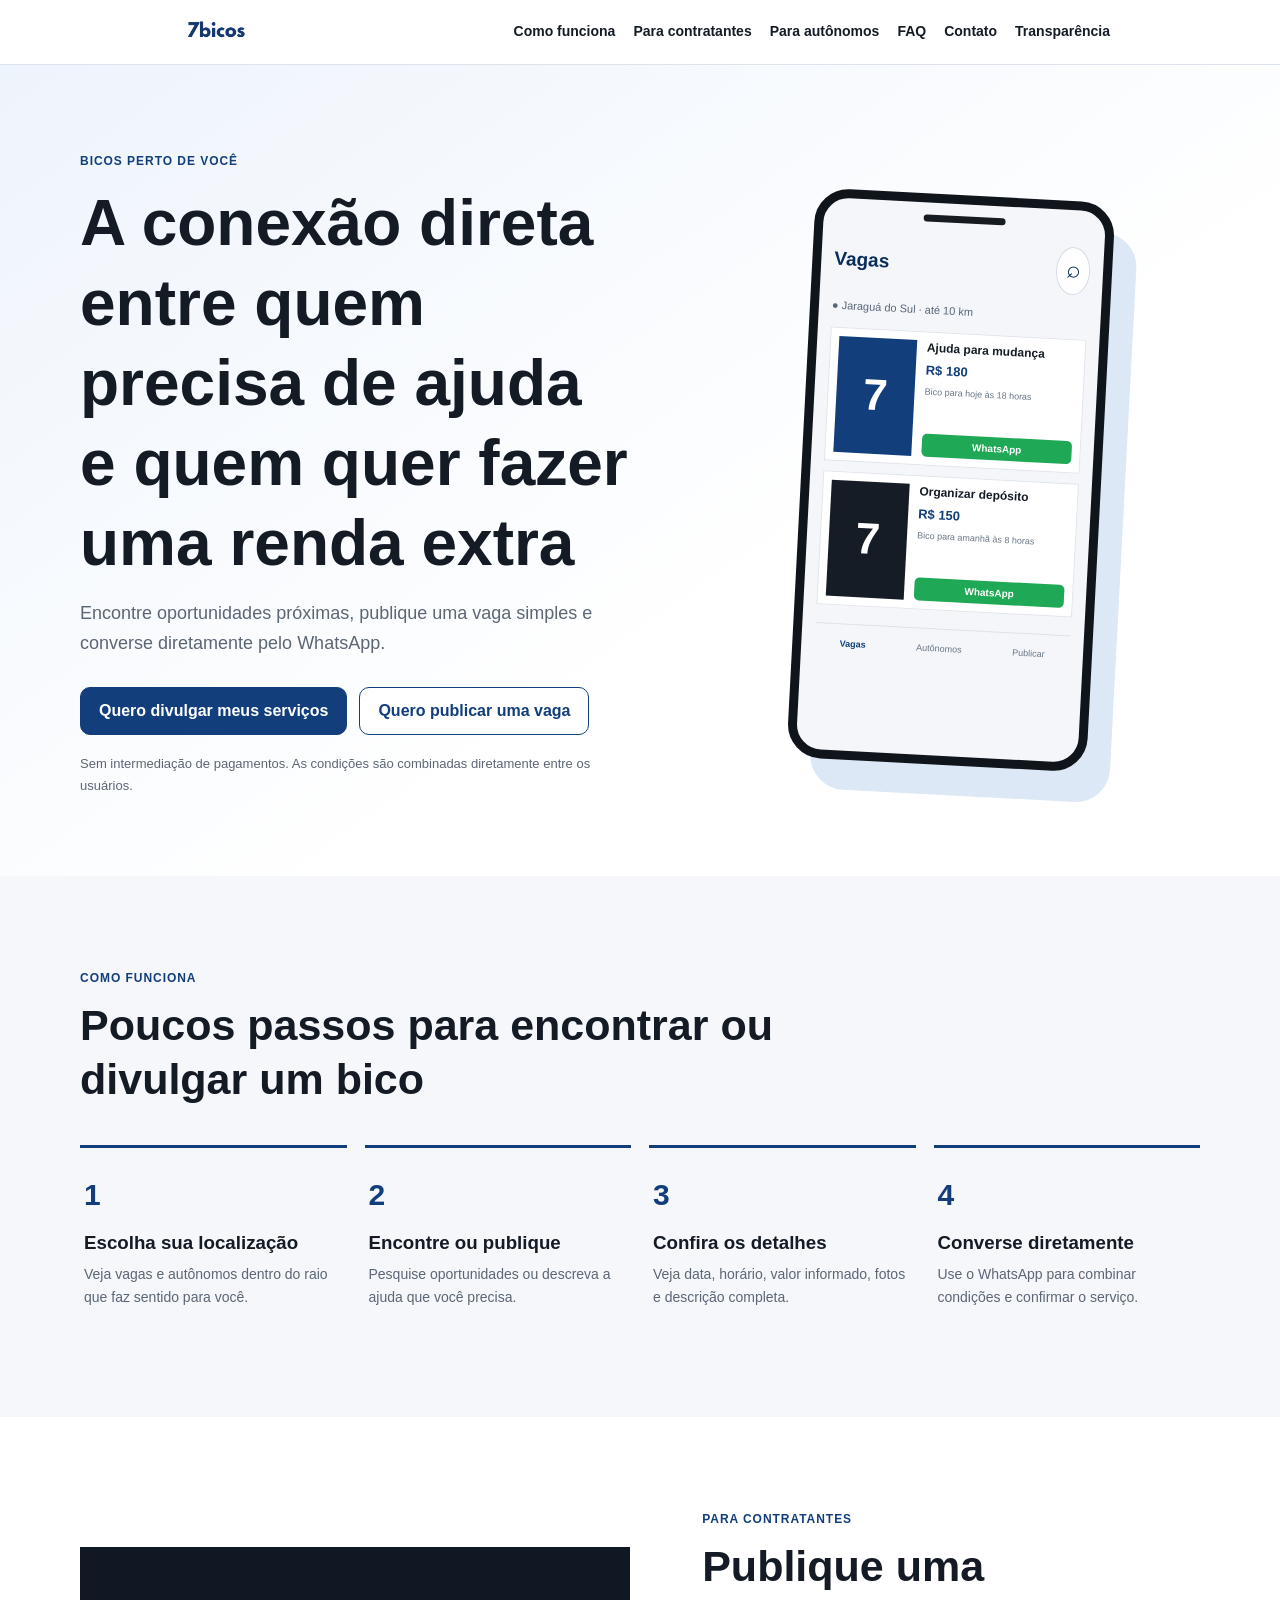
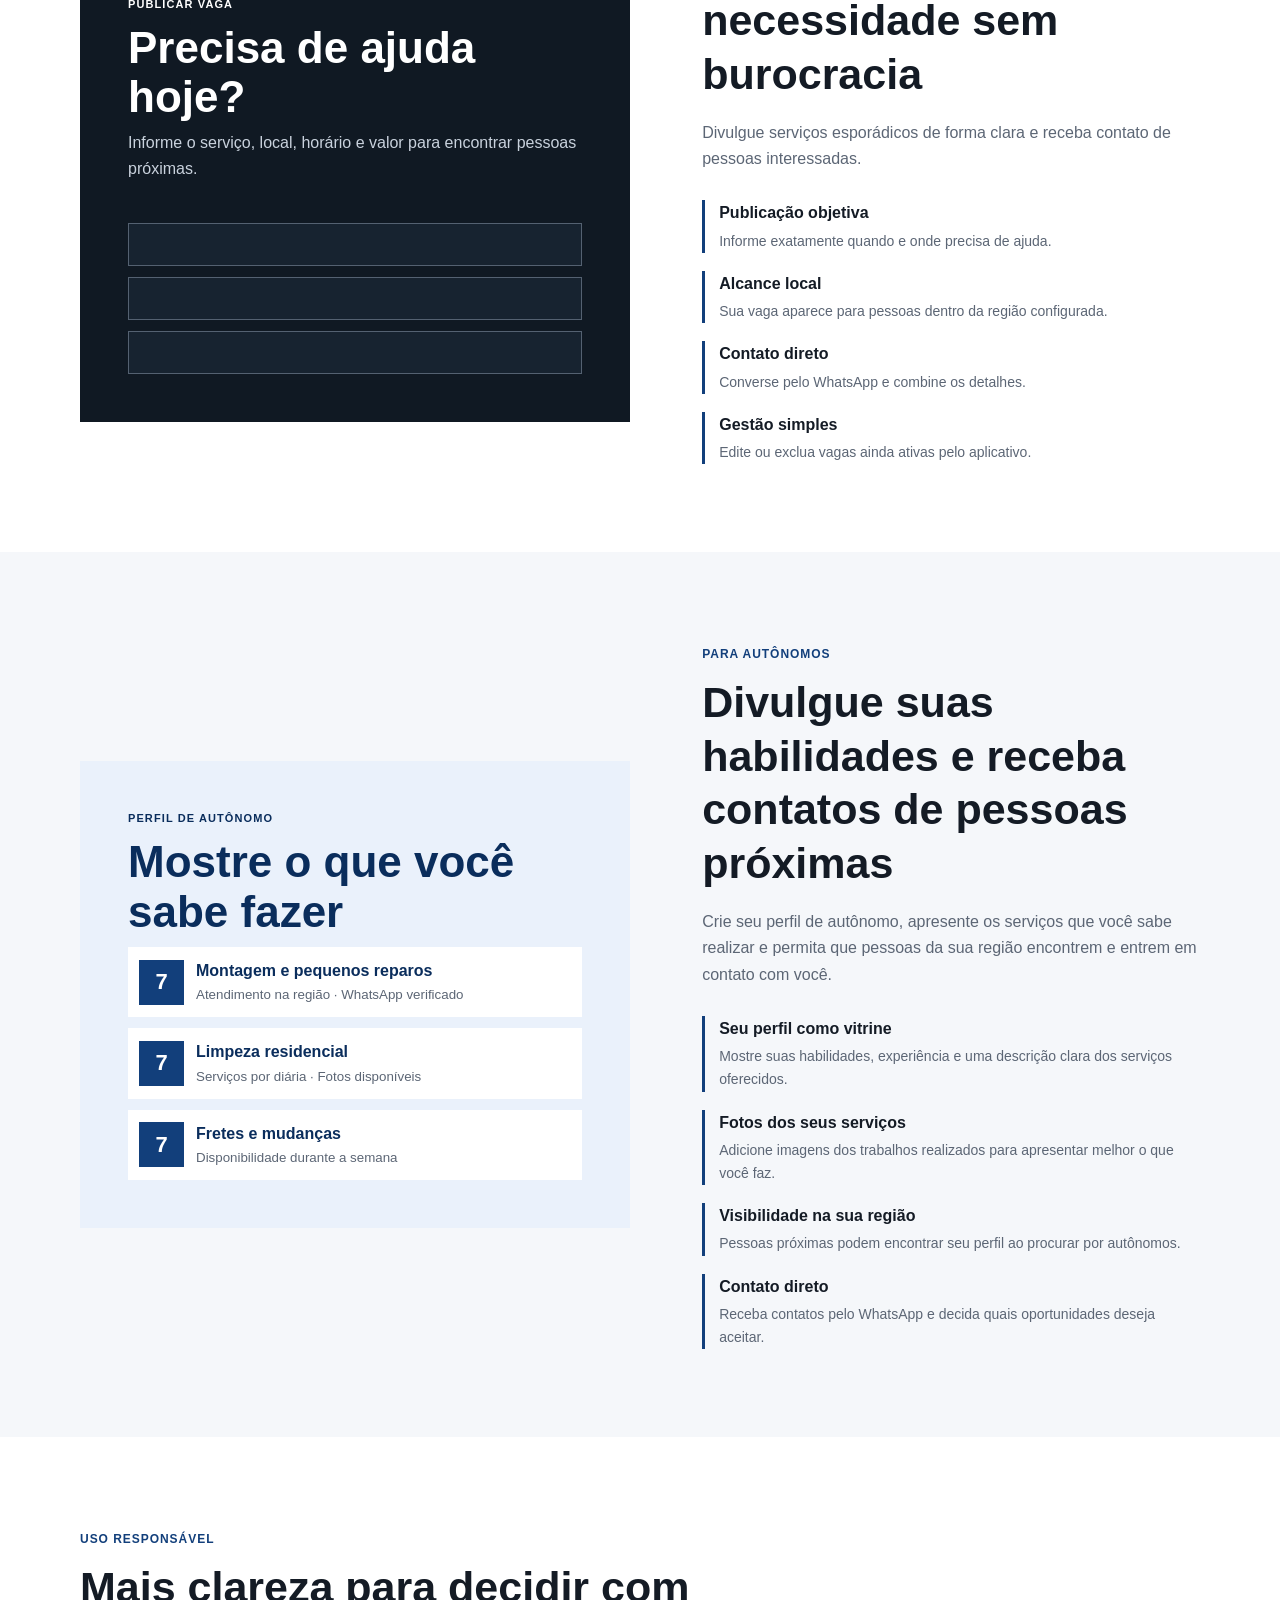
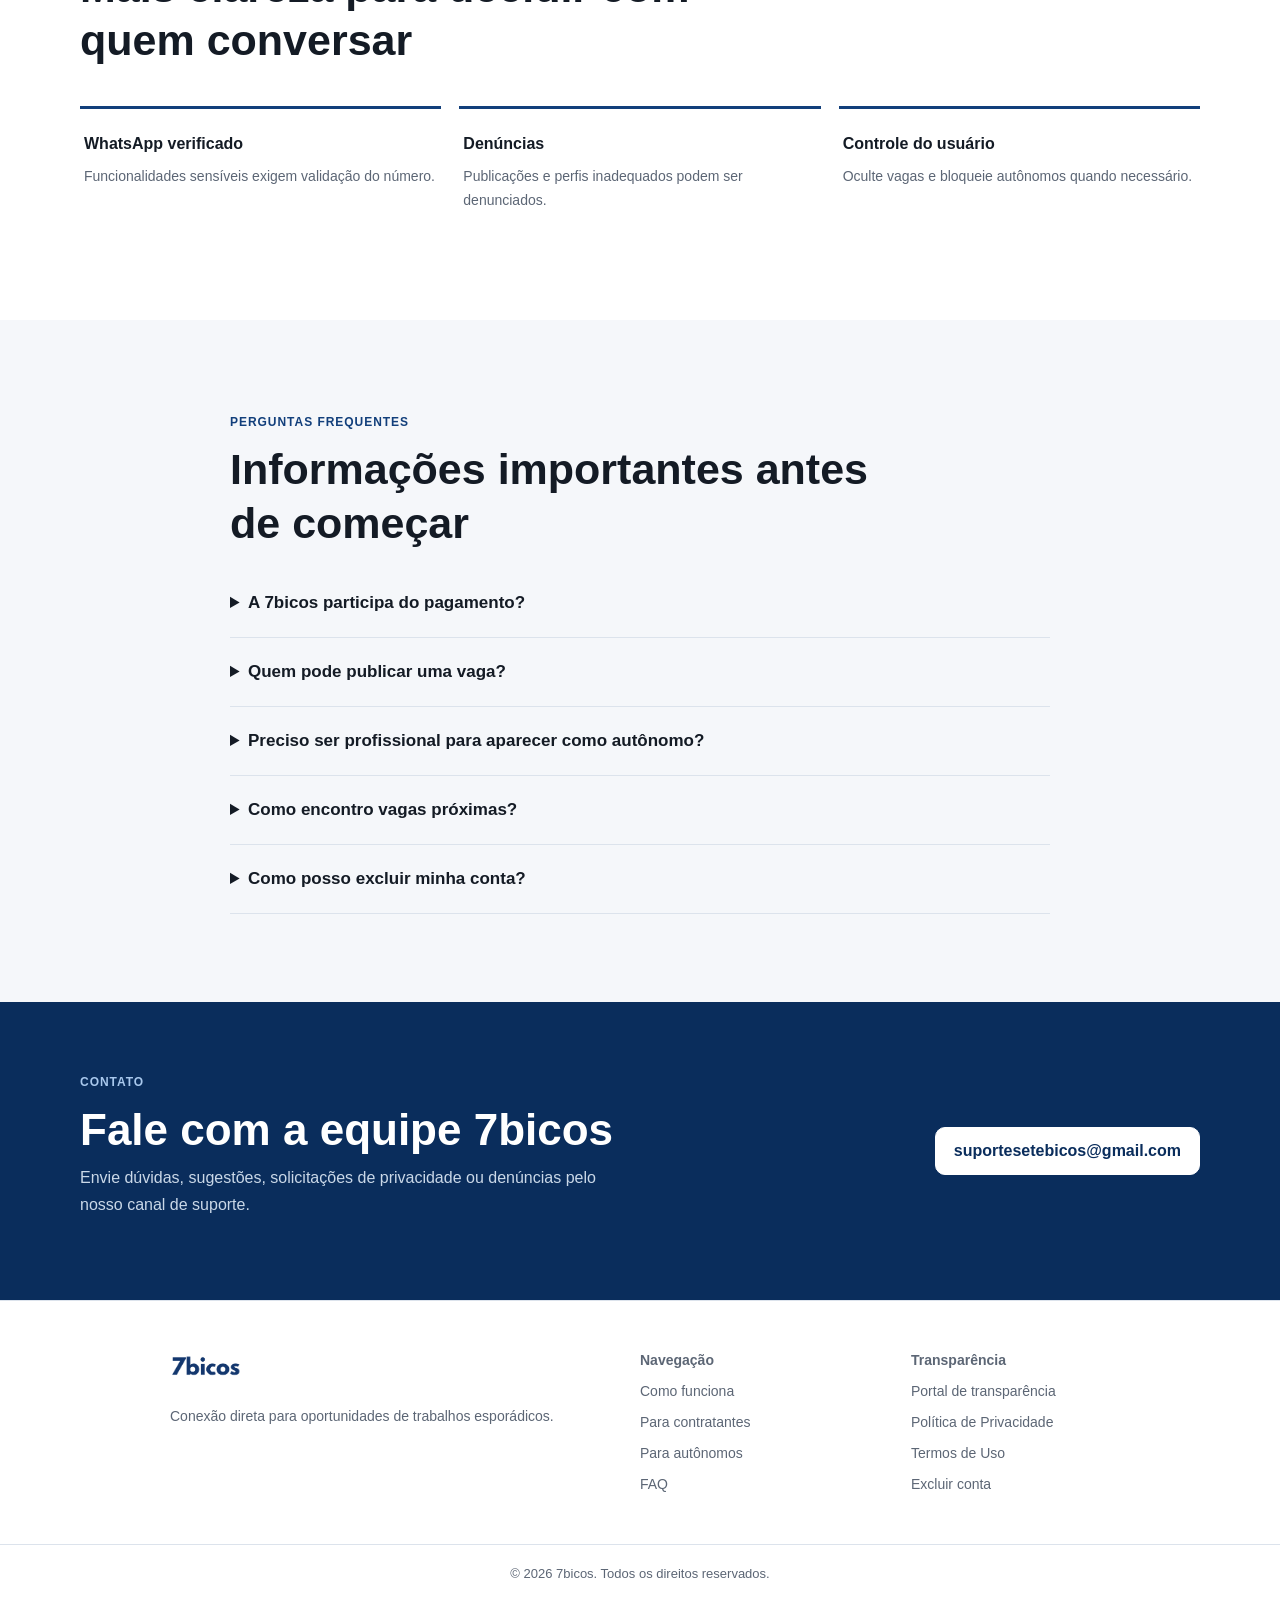
==== commit e0527160: "Tone down transparency nav link" ====
--- a/index.html
+++ b/index.html
@@ -19,8 +19,8 @@
         <a href="#autonomos">Para autônomos</a>
         <a href="#faq">FAQ</a>
         <a href="#contato">Contato</a>
+        <a href="transparencia/">Transparência</a>
       </div>
-      <a class="button nav-cta" href="transparencia/">Transparência</a>
     </nav>
   </header>
 
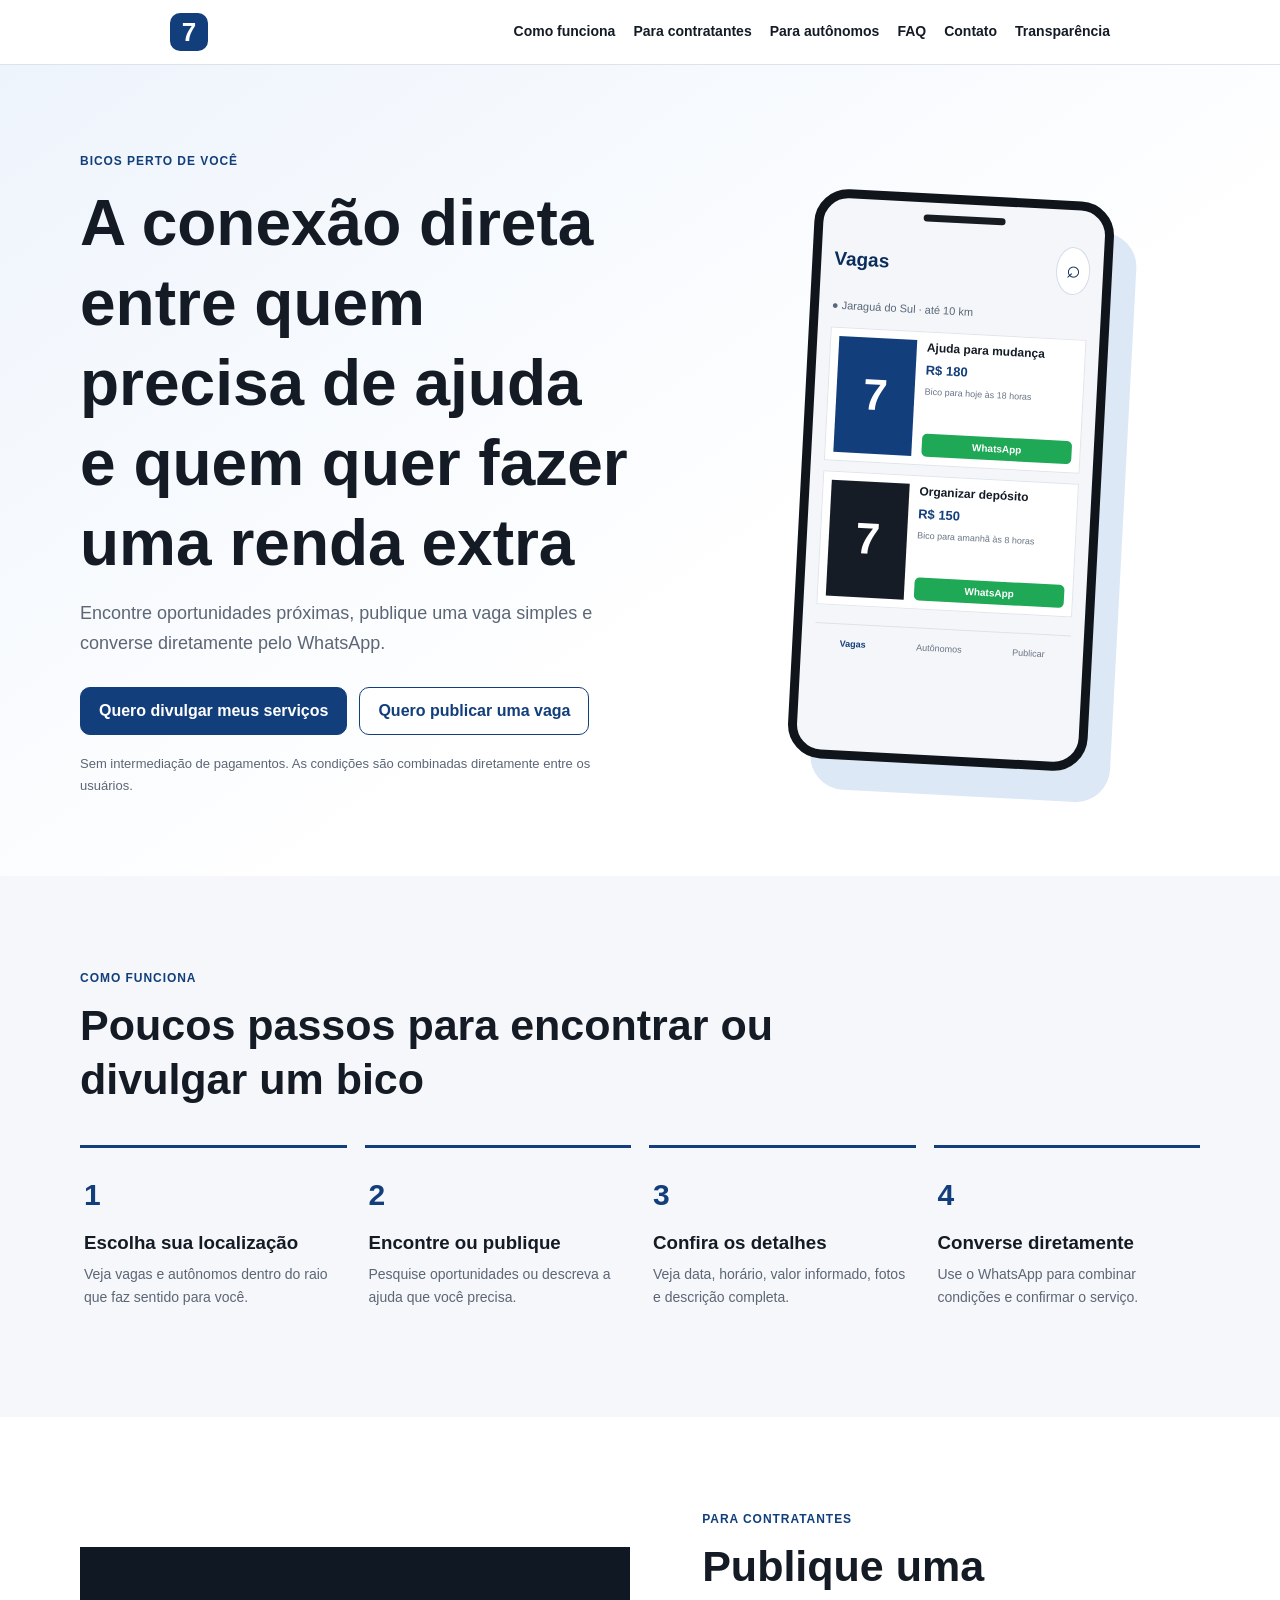
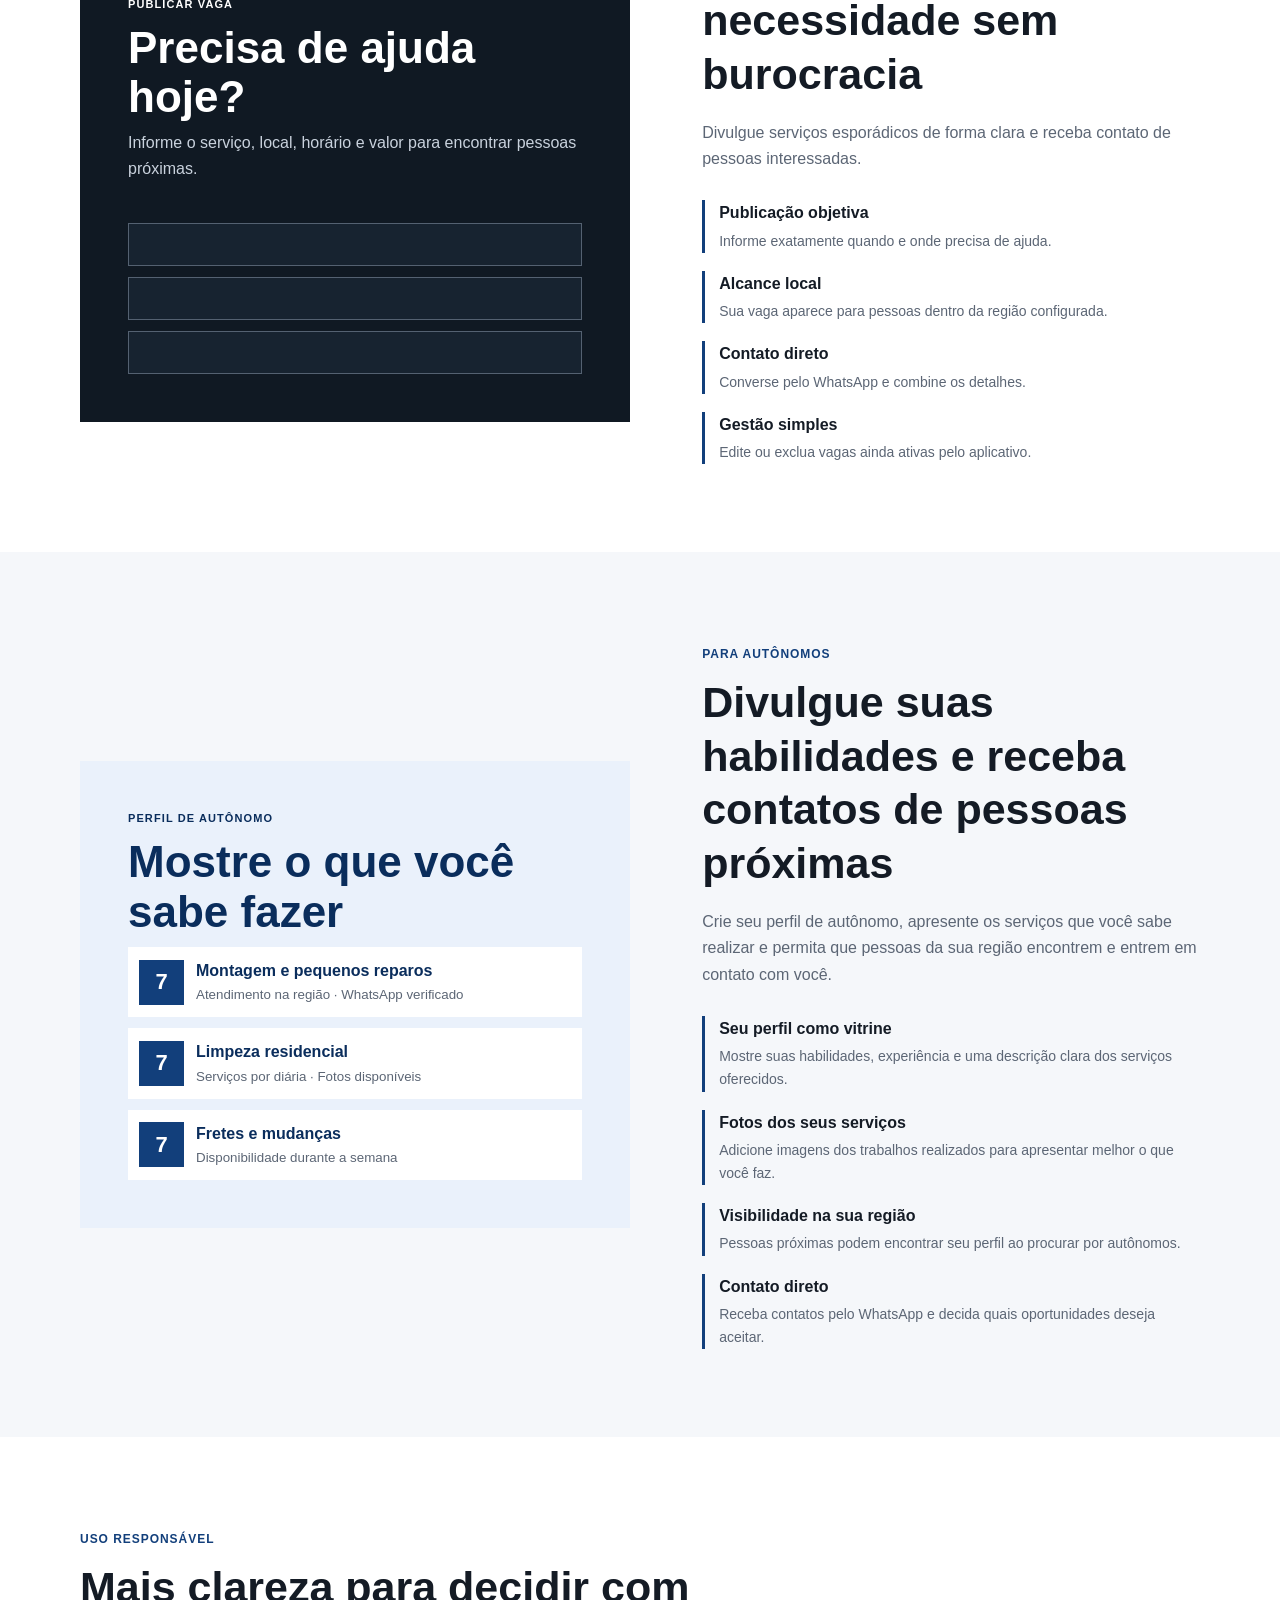
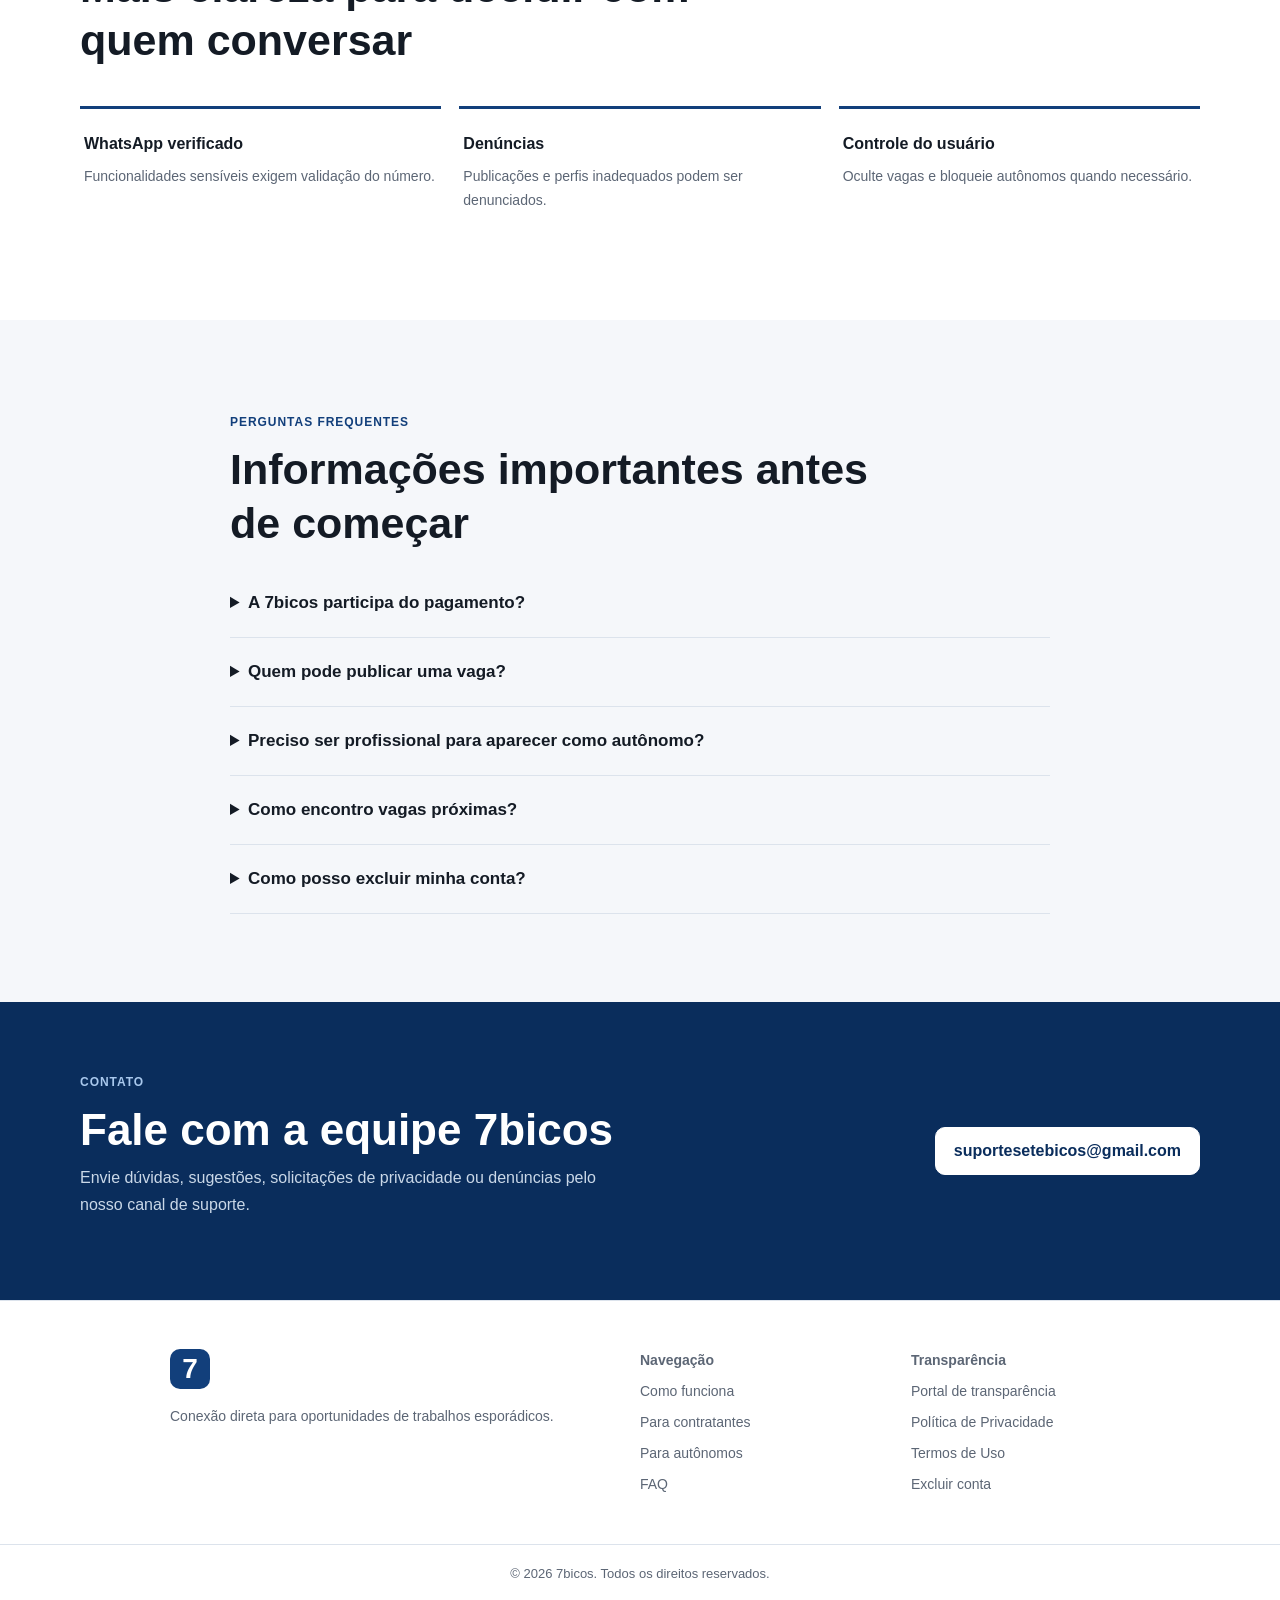
==== commit d3bdf14c: "Use text mark in site header" ====
--- a/index.html
+++ b/index.html
@@ -11,7 +11,7 @@
   <header class="site-header">
     <nav class="nav" aria-label="Navegação principal">
       <a class="brand" href="#inicio" aria-label="7bicos - Início">
-        <img src="assets/logo_7bicos.png" alt="7bicos">
+        <span>7</span>
       </a>
       <div class="nav-links">
         <a href="#como-funciona">Como funciona</a>
@@ -166,7 +166,7 @@
   <footer class="footer">
     <div class="footer-inner footer-grid">
       <div>
-        <img class="footer-logo" src="assets/logo_7bicos.png" alt="7bicos">
+        <strong class="footer-mark">7</strong>
         <p>Conexão direta para oportunidades de trabalhos esporádicos.</p>
       </div>
       <div><strong>Navegação</strong><a href="#como-funciona">Como funciona</a><a href="#contratantes">Para contratantes</a><a href="#autonomos">Para autônomos</a><a href="#faq">FAQ</a></div>
--- a/styles.css
+++ b/styles.css
@@ -60,11 +60,17 @@
   text-decoration: none;
 }
 
-.brand img {
-  display: block;
-  width: 92px;
-  height: 34px;
-  object-fit: contain;
+.brand span {
+  display: grid;
+  width: 38px;
+  height: 38px;
+  place-items: center;
+  border-radius: 10px;
+  background: var(--blue);
+  color: #fff;
+  font-size: 26px;
+  font-weight: 900;
+  line-height: 1;
 }
 
 .nav-links {
@@ -690,11 +696,16 @@
   text-decoration: none;
 }
 
-.footer-logo {
-  width: 105px;
+.footer-mark {
+  display: grid;
+  width: 40px;
   height: 40px;
-  object-fit: contain;
-  object-position: left center;
+  place-items: center;
+  border-radius: 10px;
+  background: var(--blue);
+  color: #fff;
+  font-size: 28px;
+  line-height: 1;
 }
 
 .footer-bottom {
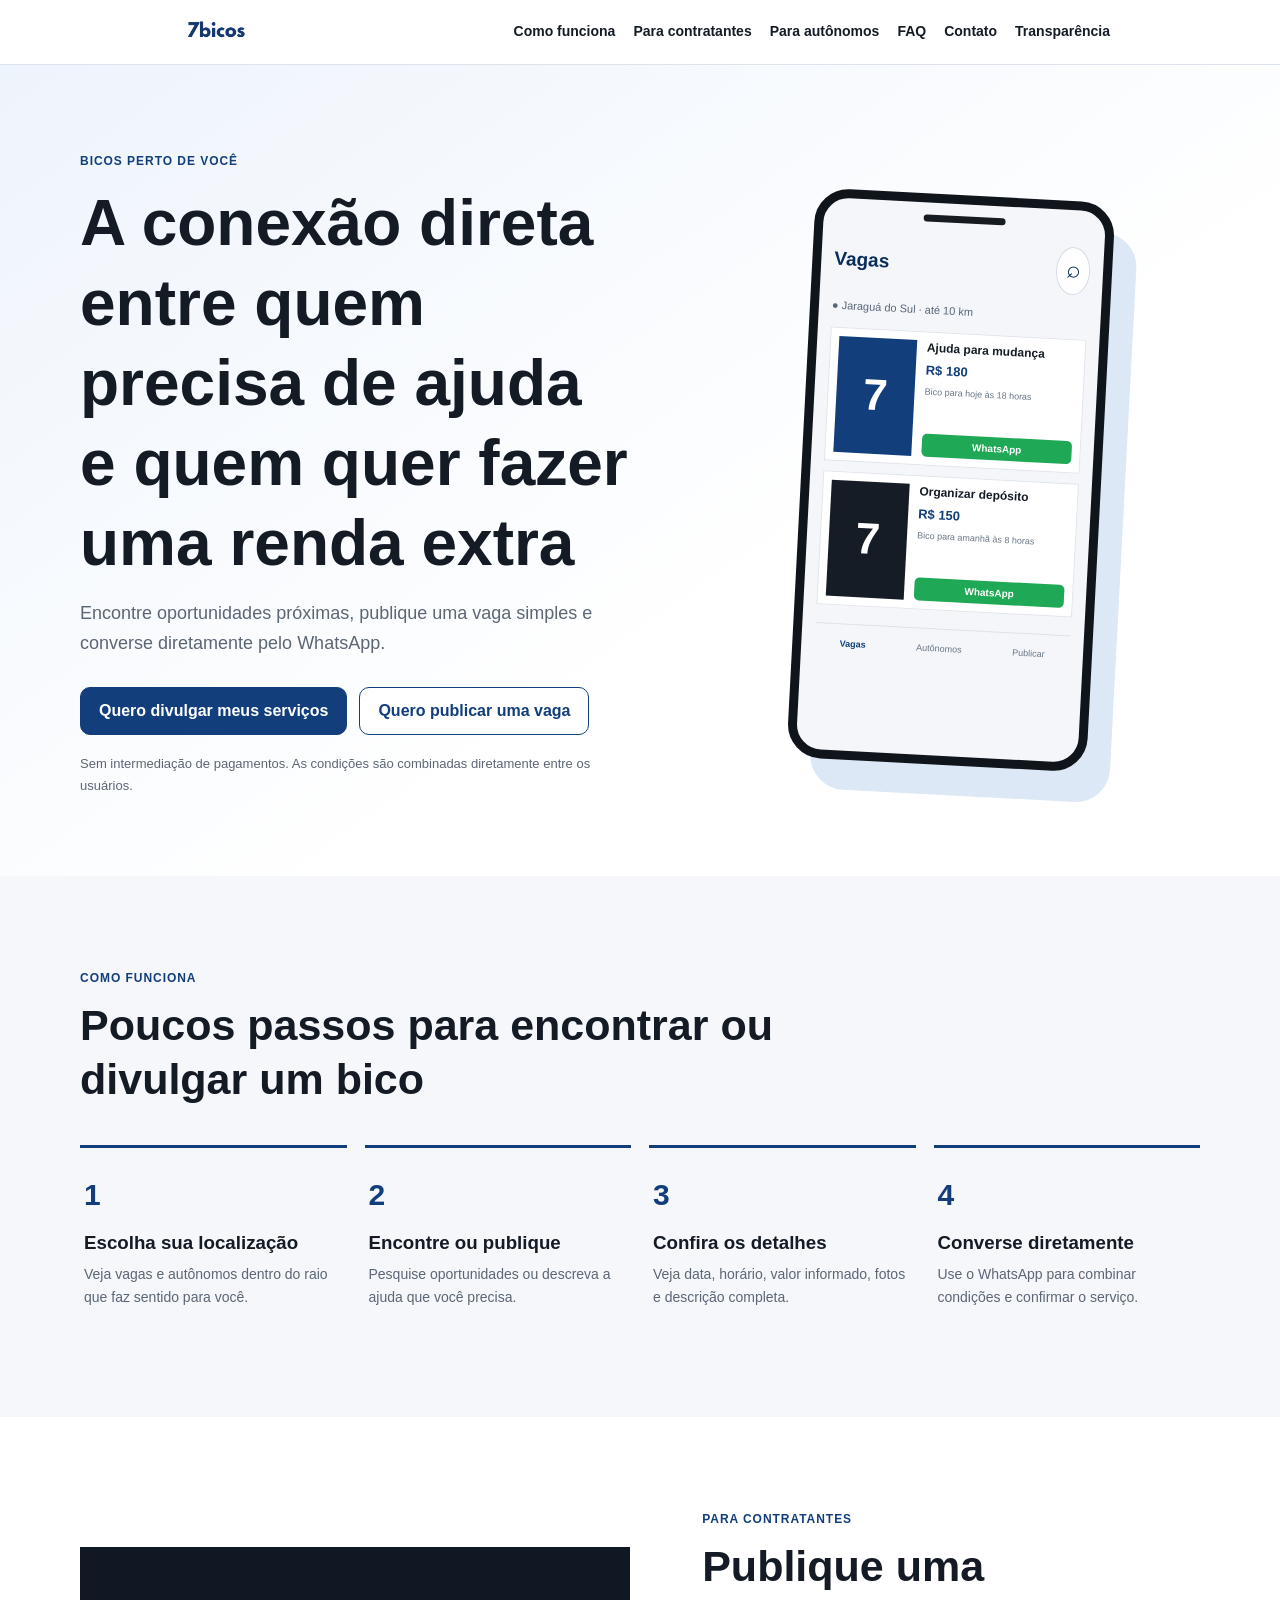
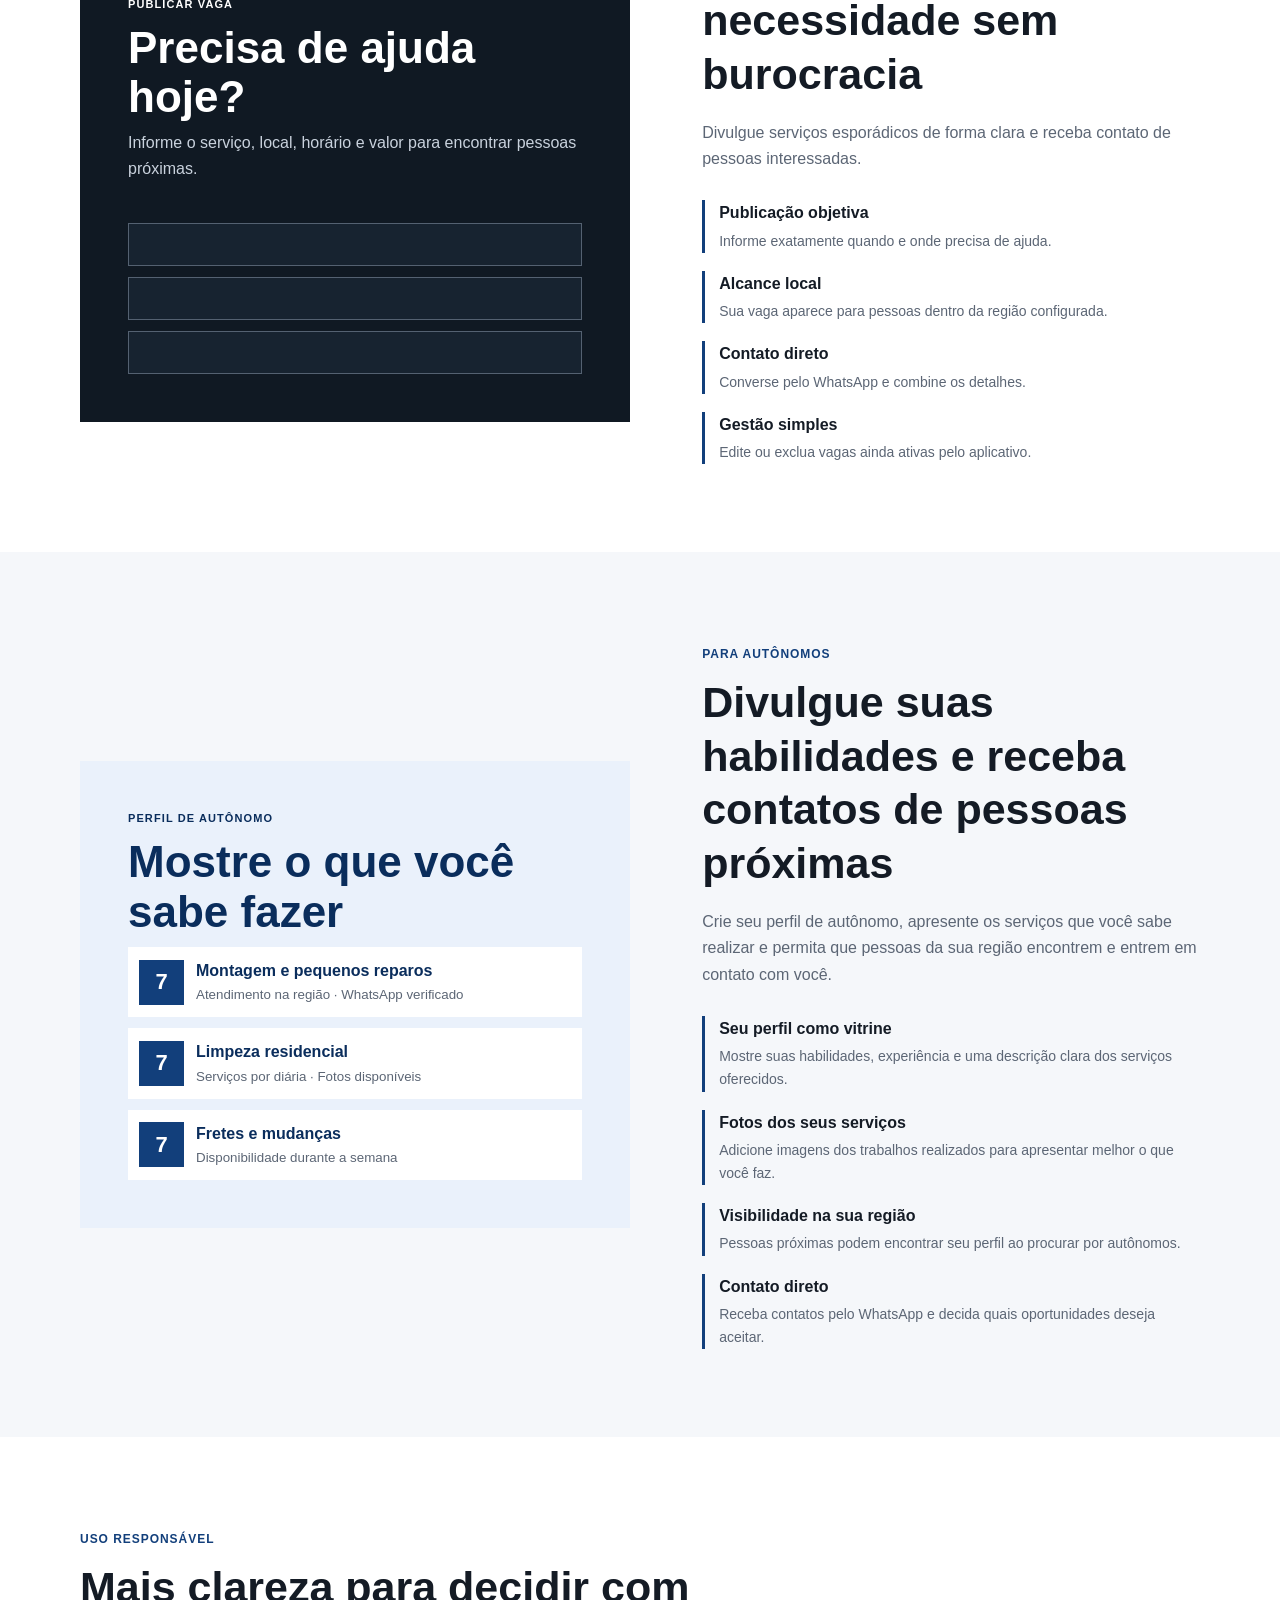
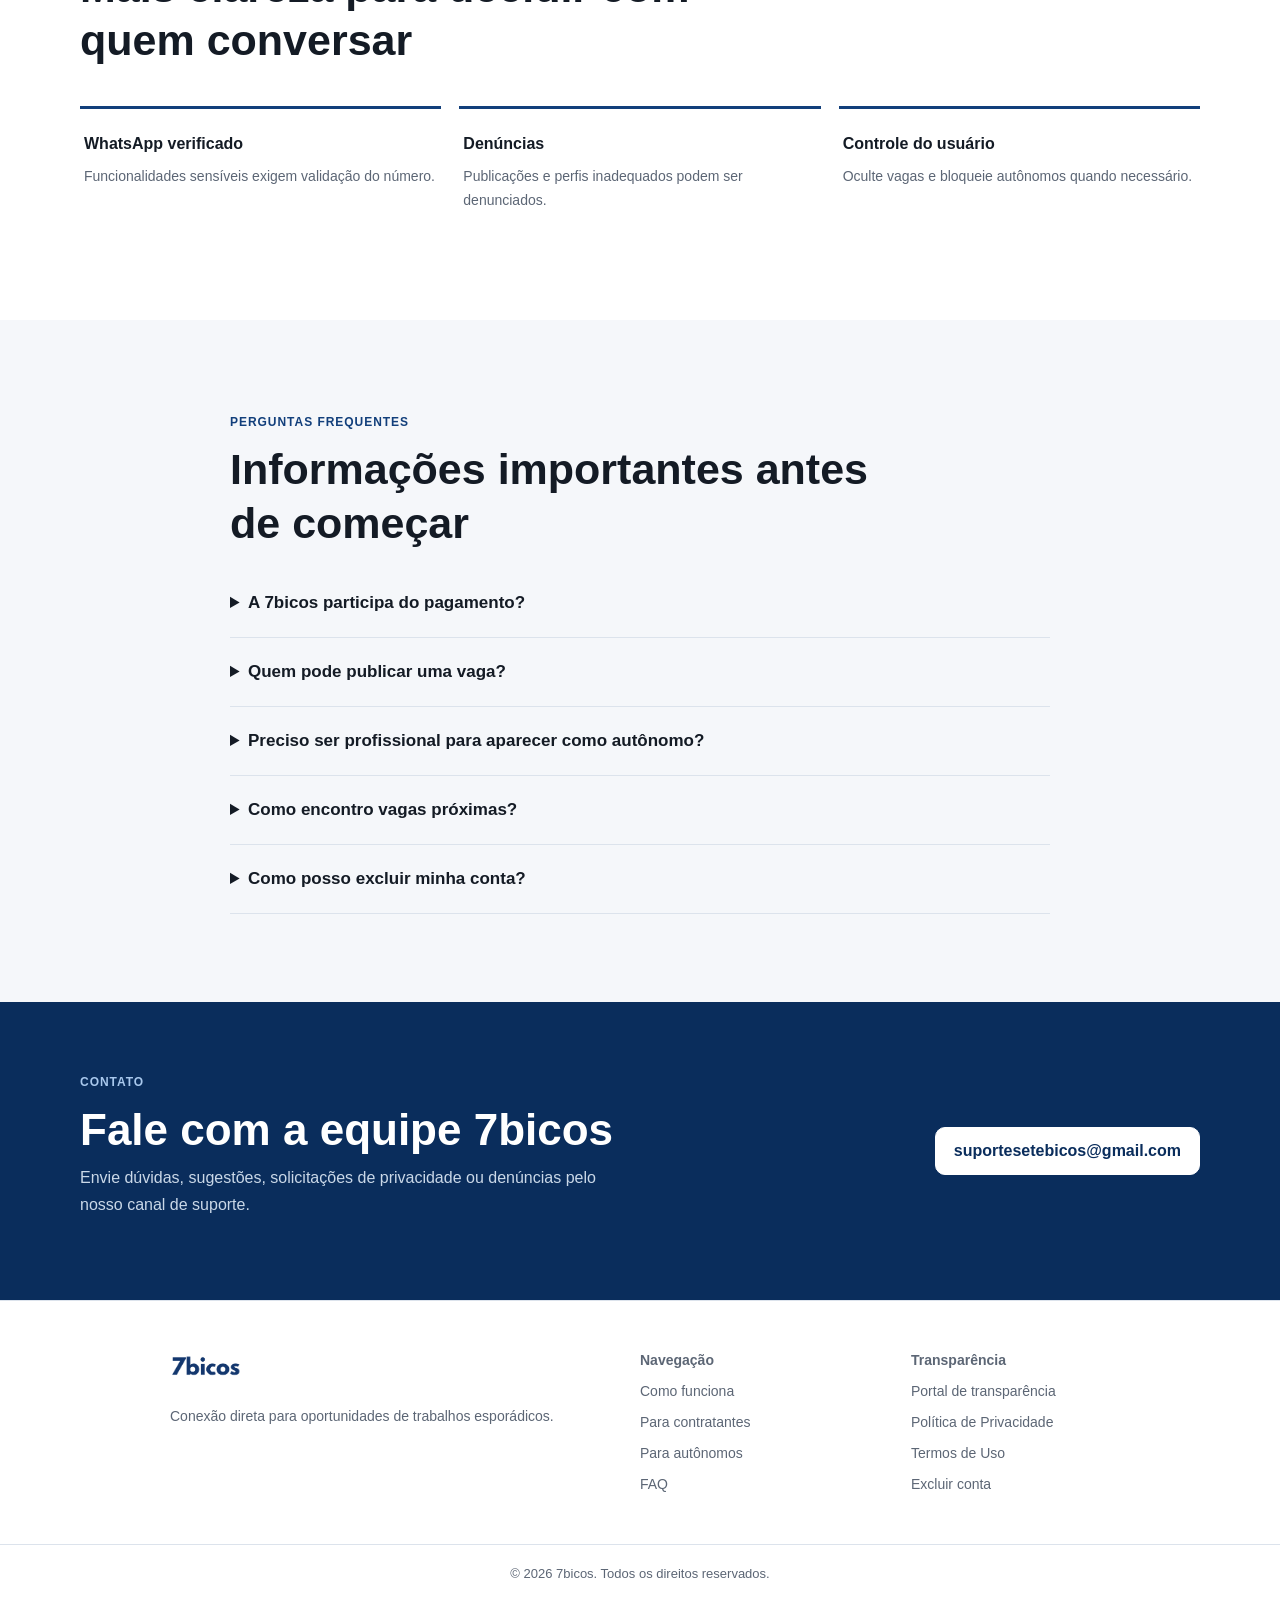
==== commit 77267f7f: "Add favicon and restore site logo" ====
--- a/index.html
+++ b/index.html
@@ -5,13 +5,14 @@
   <meta name="viewport" content="width=device-width, initial-scale=1">
   <meta name="description" content="Encontre bicos próximos ou publique uma vaga simples para receber ajuda.">
   <title>7bicos | Encontre oportunidades perto de você</title>
+  <link rel="icon" type="image/svg+xml" href="assets/favicon.svg">
   <link rel="stylesheet" href="styles.css">
 </head>
 <body>
   <header class="site-header">
     <nav class="nav" aria-label="Navegação principal">
       <a class="brand" href="#inicio" aria-label="7bicos - Início">
-        <span>7</span>
+        <img src="assets/logo_7bicos.png" alt="7bicos">
       </a>
       <div class="nav-links">
         <a href="#como-funciona">Como funciona</a>
@@ -166,7 +167,7 @@
   <footer class="footer">
     <div class="footer-inner footer-grid">
       <div>
-        <strong class="footer-mark">7</strong>
+        <img class="footer-logo" src="assets/logo_7bicos.png" alt="7bicos">
         <p>Conexão direta para oportunidades de trabalhos esporádicos.</p>
       </div>
       <div><strong>Navegação</strong><a href="#como-funciona">Como funciona</a><a href="#contratantes">Para contratantes</a><a href="#autonomos">Para autônomos</a><a href="#faq">FAQ</a></div>
--- a/styles.css
+++ b/styles.css
@@ -60,17 +60,11 @@
   text-decoration: none;
 }
 
-.brand span {
-  display: grid;
-  width: 38px;
-  height: 38px;
-  place-items: center;
-  border-radius: 10px;
-  background: var(--blue);
-  color: #fff;
-  font-size: 26px;
-  font-weight: 900;
-  line-height: 1;
+.brand img {
+  display: block;
+  width: 92px;
+  height: 34px;
+  object-fit: contain;
 }
 
 .nav-links {
@@ -696,16 +690,11 @@
   text-decoration: none;
 }
 
-.footer-mark {
-  display: grid;
-  width: 40px;
+.footer-logo {
+  width: 105px;
   height: 40px;
-  place-items: center;
-  border-radius: 10px;
-  background: var(--blue);
-  color: #fff;
-  font-size: 28px;
-  line-height: 1;
+  object-fit: contain;
+  object-position: left center;
 }
 
 .footer-bottom {
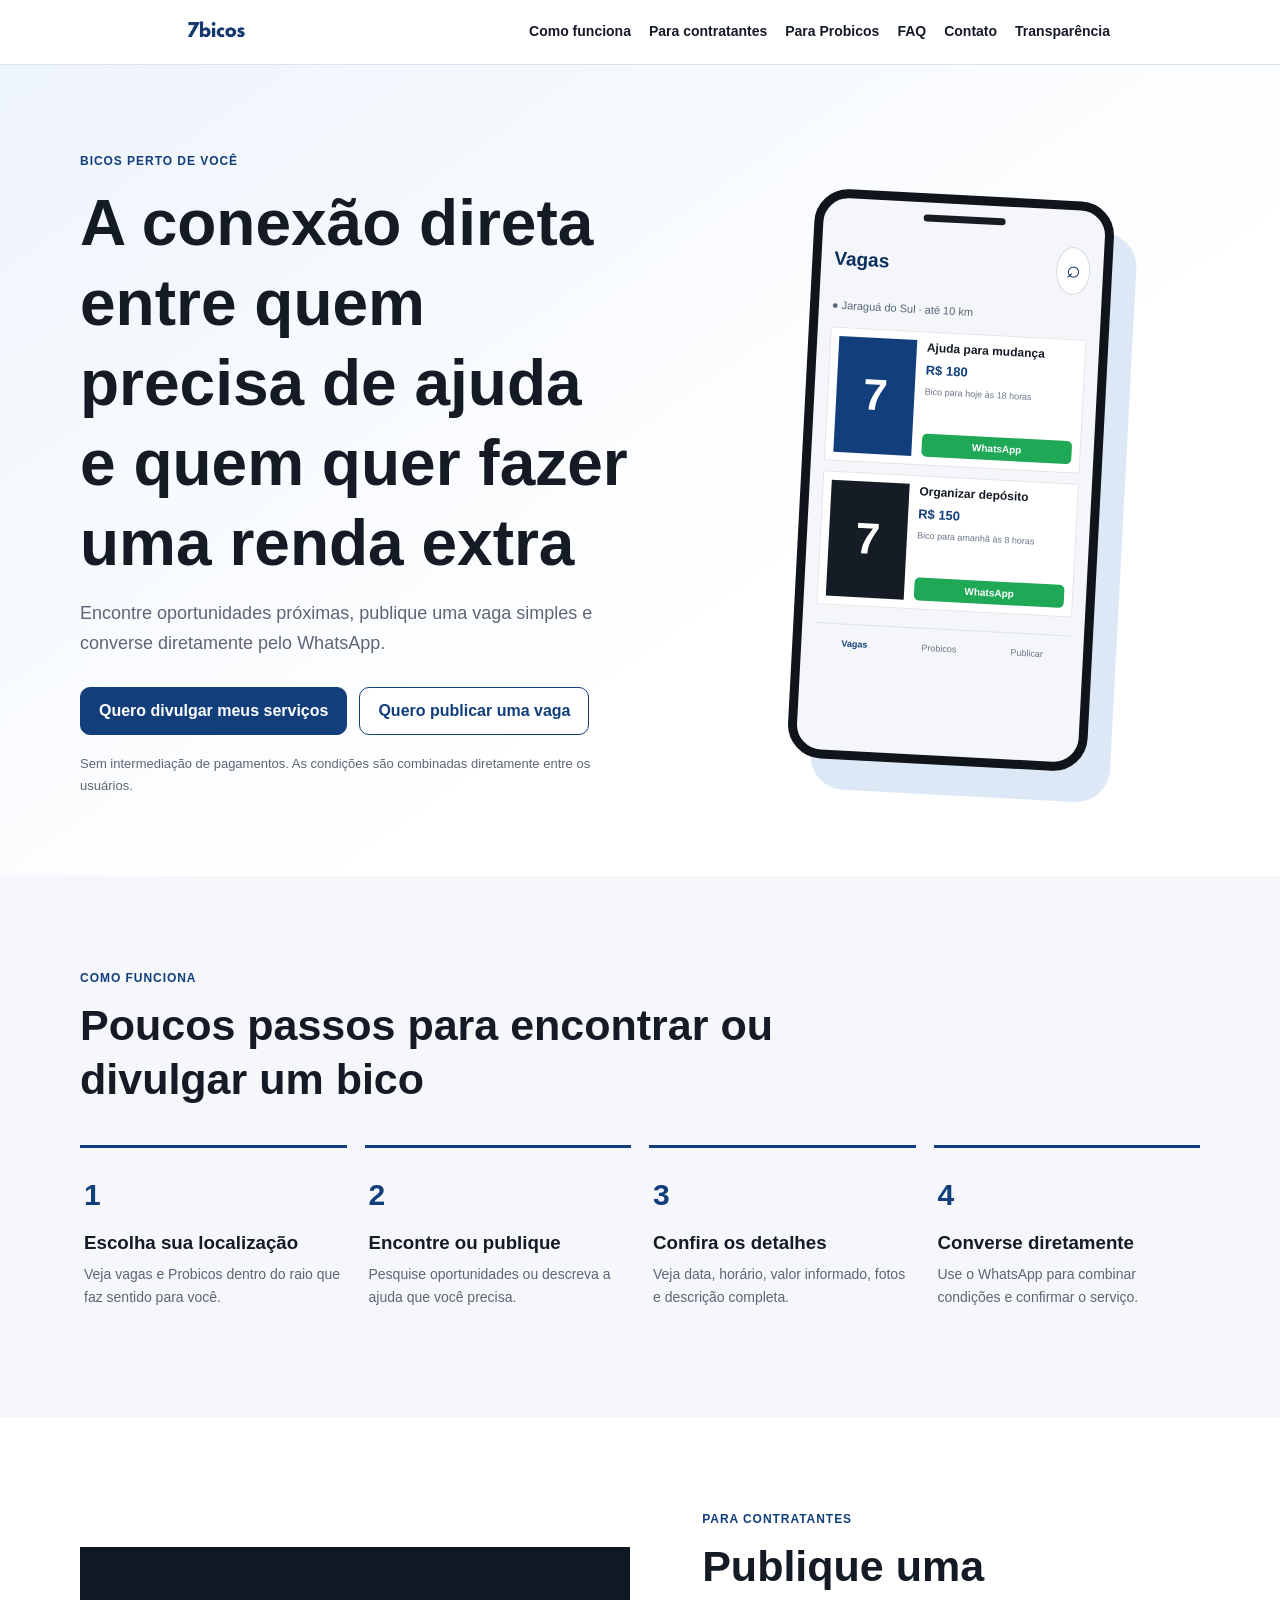
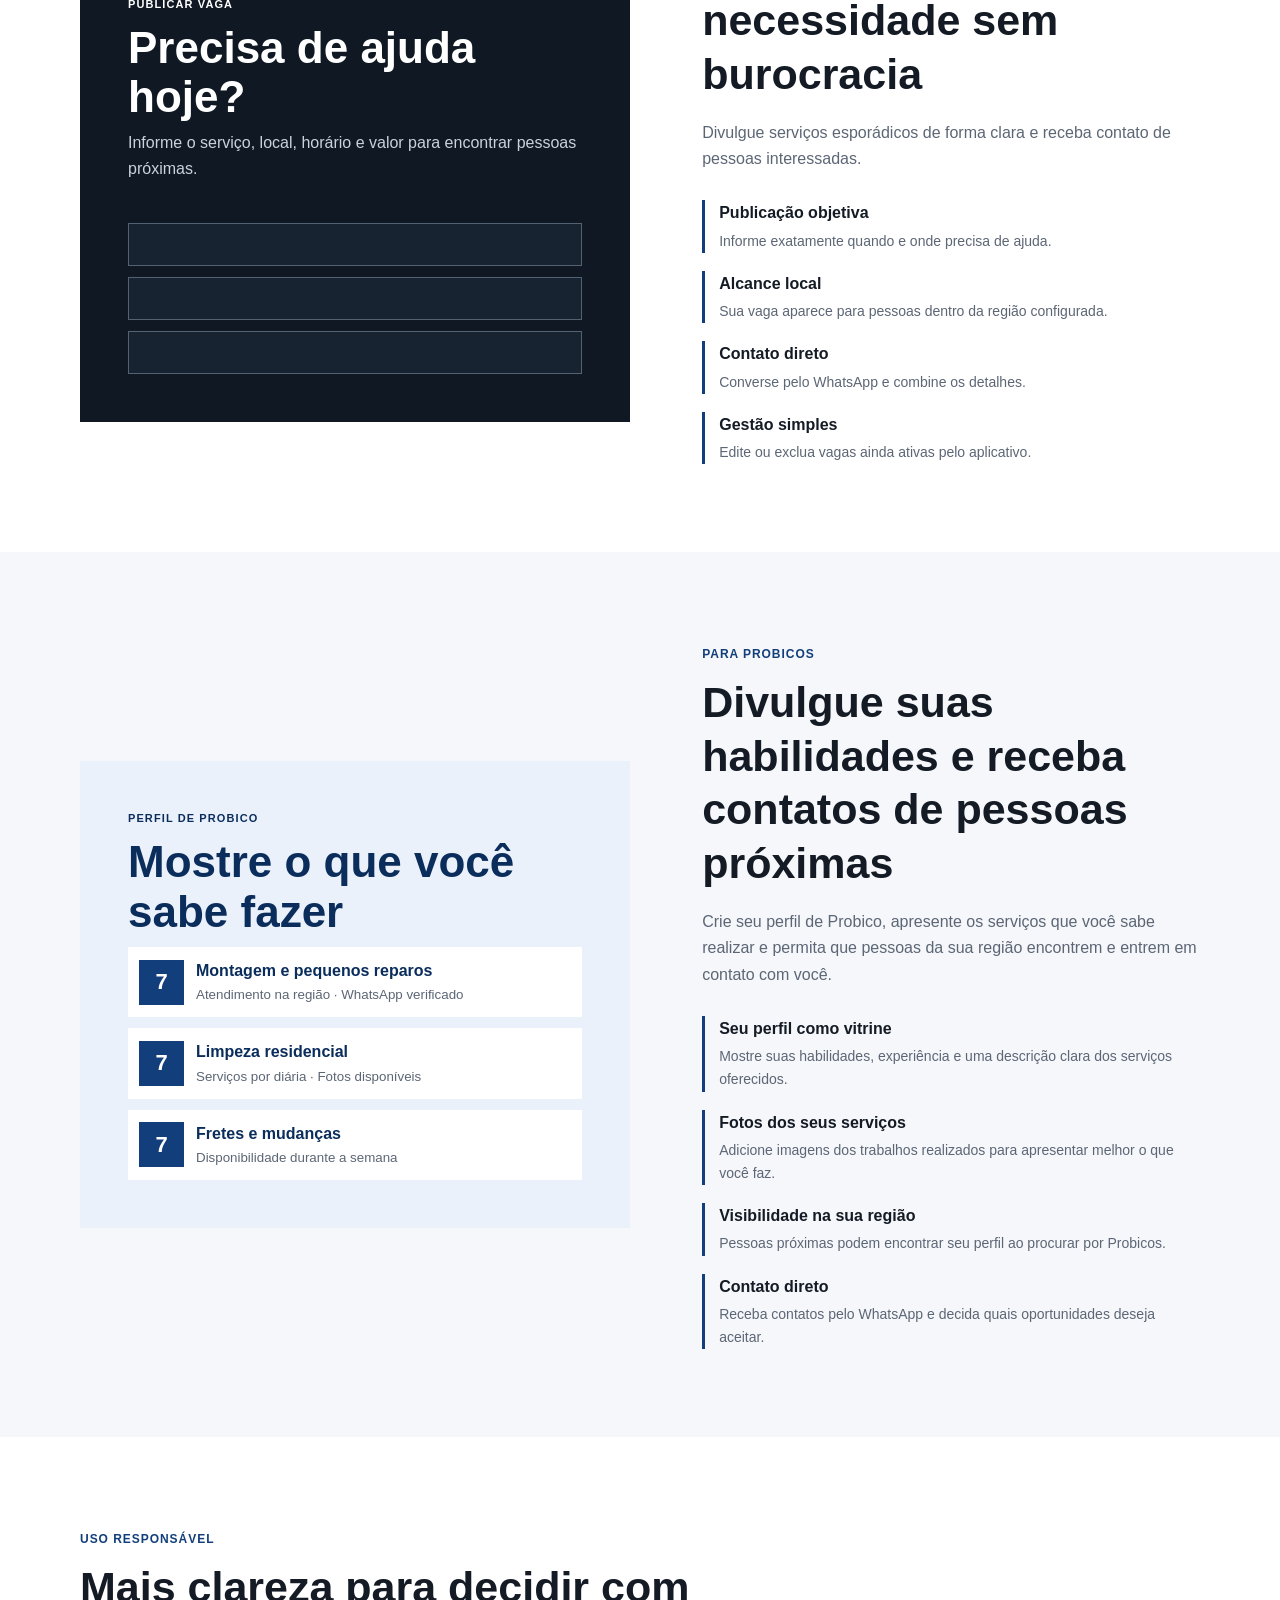
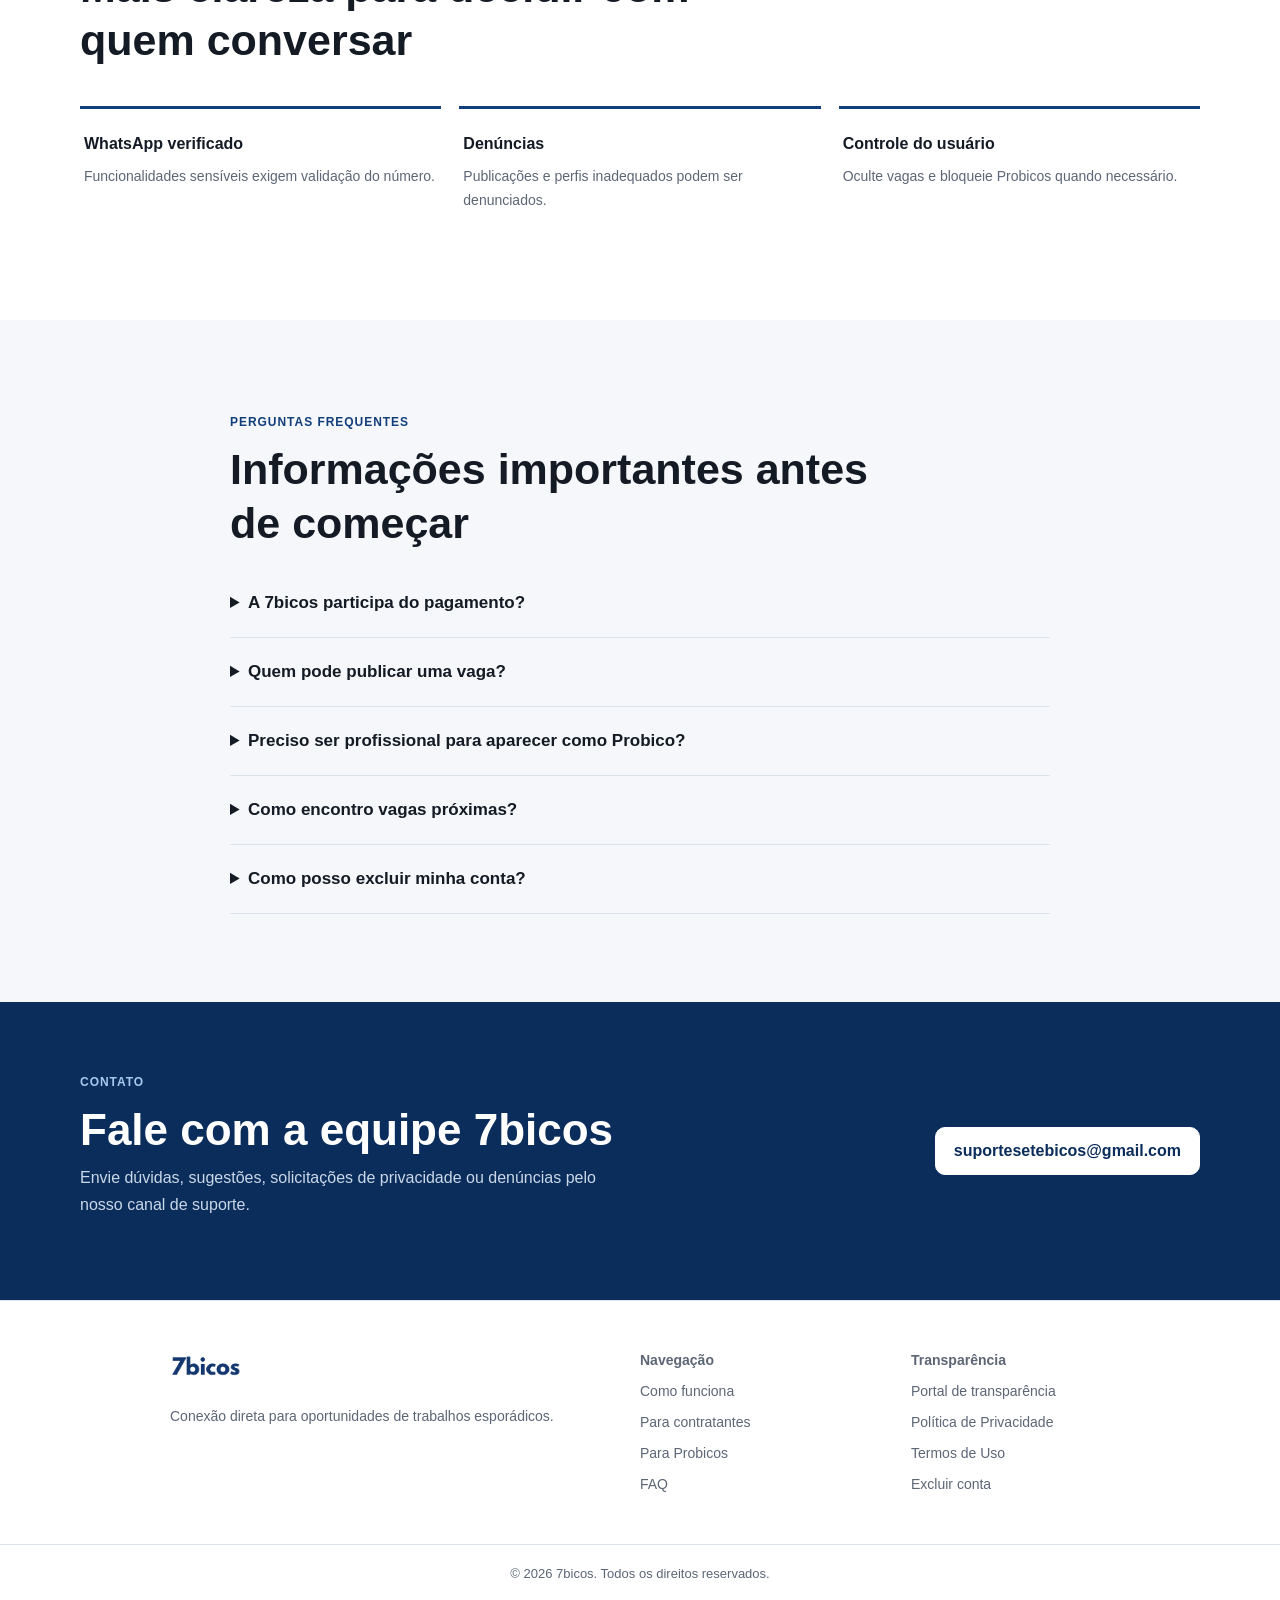
==== commit 0f03a830: "Atualiza textos para Probicos" ====
--- a/index.html
+++ b/index.html
@@ -17,7 +17,7 @@
       <div class="nav-links">
         <a href="#como-funciona">Como funciona</a>
         <a href="#contratantes">Para contratantes</a>
-        <a href="#autonomos">Para autônomos</a>
+        <a href="#probicos">Para Probicos</a>
         <a href="#faq">FAQ</a>
         <a href="#contato">Contato</a>
         <a href="transparencia/">Transparência</a>
@@ -33,7 +33,7 @@
           <h1>A conexão direta entre quem precisa de ajuda e quem quer fazer uma renda extra</h1>
           <p class="lead">Encontre oportunidades próximas, publique uma vaga simples e converse diretamente pelo WhatsApp.</p>
           <div class="actions">
-            <a class="button" href="#autonomos">Quero divulgar meus serviços</a>
+            <a class="button" href="#probicos">Quero divulgar meus serviços</a>
             <a class="button secondary" href="#contratantes">Quero publicar uma vaga</a>
           </div>
           <p class="hero-note">Sem intermediação de pagamentos. As condições são combinadas diretamente entre os usuários.</p>
@@ -64,7 +64,7 @@
                 <button>WhatsApp</button>
               </div>
             </article>
-            <div class="app-tabs"><b>Vagas</b><span>Autônomos</span><span>Publicar</span></div>
+            <div class="app-tabs"><b>Vagas</b><span>Probicos</span><span>Publicar</span></div>
           </div>
         </div>
       </div>
@@ -75,7 +75,7 @@
         <span class="eyebrow">Como funciona</span>
         <h2 class="section-title">Poucos passos para encontrar ou divulgar um bico</h2>
         <div class="steps">
-          <article><b>1</b><h3>Escolha sua localização</h3><p>Veja vagas e autônomos dentro do raio que faz sentido para você.</p></article>
+          <article><b>1</b><h3>Escolha sua localização</h3><p>Veja vagas e Probicos dentro do raio que faz sentido para você.</p></article>
           <article><b>2</b><h3>Encontre ou publique</h3><p>Pesquise oportunidades ou descreva a ajuda que você precisa.</p></article>
           <article><b>3</b><h3>Confira os detalhes</h3><p>Veja data, horário, valor informado, fotos e descrição completa.</p></article>
           <article><b>4</b><h3>Converse diretamente</h3><p>Use o WhatsApp para combinar condições e confirmar o serviço.</p></article>
@@ -105,21 +105,21 @@
       </div>
     </section>
 
-    <section class="section" id="autonomos">
+    <section class="section" id="probicos">
       <div class="section-shell split-grid reverse">
         <div>
-          <span class="eyebrow">Para autônomos</span>
+          <span class="eyebrow">Para Probicos</span>
           <h2 class="section-title">Divulgue suas habilidades e receba contatos de pessoas próximas</h2>
-          <p class="lead compact">Crie seu perfil de autônomo, apresente os serviços que você sabe realizar e permita que pessoas da sua região encontrem e entrem em contato com você.</p>
+          <p class="lead compact">Crie seu perfil de Probico, apresente os serviços que você sabe realizar e permita que pessoas da sua região encontrem e entrem em contato com você.</p>
           <ul class="feature-list">
             <li><strong>Seu perfil como vitrine</strong><span>Mostre suas habilidades, experiência e uma descrição clara dos serviços oferecidos.</span></li>
             <li><strong>Fotos dos seus serviços</strong><span>Adicione imagens dos trabalhos realizados para apresentar melhor o que você faz.</span></li>
-            <li><strong>Visibilidade na sua região</strong><span>Pessoas próximas podem encontrar seu perfil ao procurar por autônomos.</span></li>
+            <li><strong>Visibilidade na sua região</strong><span>Pessoas próximas podem encontrar seu perfil ao procurar por Probicos.</span></li>
             <li><strong>Contato direto</strong><span>Receba contatos pelo WhatsApp e decida quais oportunidades deseja aceitar.</span></li>
           </ul>
         </div>
         <div class="section-visual light-visual">
-          <span>PERFIL DE AUTÔNOMO</span>
+          <span>PERFIL DE PROBICO</span>
           <strong>Mostre o que você sabe fazer</strong>
           <div class="opportunity"><i>7</i><p><b>Montagem e pequenos reparos</b><small>Atendimento na região · WhatsApp verificado</small></p></div>
           <div class="opportunity"><i>7</i><p><b>Limpeza residencial</b><small>Serviços por diária · Fotos disponíveis</small></p></div>
@@ -135,7 +135,7 @@
         <div class="trust-grid">
           <article><strong>WhatsApp verificado</strong><p>Funcionalidades sensíveis exigem validação do número.</p></article>
           <article><strong>Denúncias</strong><p>Publicações e perfis inadequados podem ser denunciados.</p></article>
-          <article><strong>Controle do usuário</strong><p>Oculte vagas e bloqueie autônomos quando necessário.</p></article>
+          <article><strong>Controle do usuário</strong><p>Oculte vagas e bloqueie Probicos quando necessário.</p></article>
         </div>
       </div>
     </section>
@@ -146,7 +146,7 @@
         <h2 class="section-title">Informações importantes antes de começar</h2>
         <details><summary>A 7bicos participa do pagamento?</summary><p>Não. Valores, formas de pagamento e condições são combinados diretamente entre os usuários.</p></details>
         <details><summary>Quem pode publicar uma vaga?</summary><p>Usuários cadastrados, com e-mail e WhatsApp validados, podem publicar oportunidades permitidas pelas políticas da plataforma.</p></details>
-        <details><summary>Preciso ser profissional para aparecer como autônomo?</summary><p>Não. A 7bicos é voltada também para pessoas que querem oferecer habilidades e fazer trabalhos esporádicos.</p></details>
+        <details><summary>Preciso ser profissional para aparecer como Probico?</summary><p>Não. A 7bicos é voltada também para pessoas que querem oferecer habilidades e fazer trabalhos esporádicos.</p></details>
         <details><summary>Como encontro vagas próximas?</summary><p>Defina uma localização e escolha o raio de distância. O aplicativo mostrará somente oportunidades dentro dessa região.</p></details>
         <details><summary>Como posso excluir minha conta?</summary><p>A exclusão pode ser feita dentro do aplicativo ou pela <a href="excluir-conta/">página pública de exclusão</a>.</p></details>
       </div>
@@ -170,7 +170,7 @@
         <img class="footer-logo" src="assets/logo_7bicos.png" alt="7bicos">
         <p>Conexão direta para oportunidades de trabalhos esporádicos.</p>
       </div>
-      <div><strong>Navegação</strong><a href="#como-funciona">Como funciona</a><a href="#contratantes">Para contratantes</a><a href="#autonomos">Para autônomos</a><a href="#faq">FAQ</a></div>
+      <div><strong>Navegação</strong><a href="#como-funciona">Como funciona</a><a href="#contratantes">Para contratantes</a><a href="#probicos">Para Probicos</a><a href="#faq">FAQ</a></div>
       <div><strong>Transparência</strong><a href="transparencia/">Portal de transparência</a><a href="privacidade/">Política de Privacidade</a><a href="termos/">Termos de Uso</a><a href="excluir-conta/">Excluir conta</a></div>
     </div>
     <div class="footer-bottom">© 2026 7bicos. Todos os direitos reservados.</div>
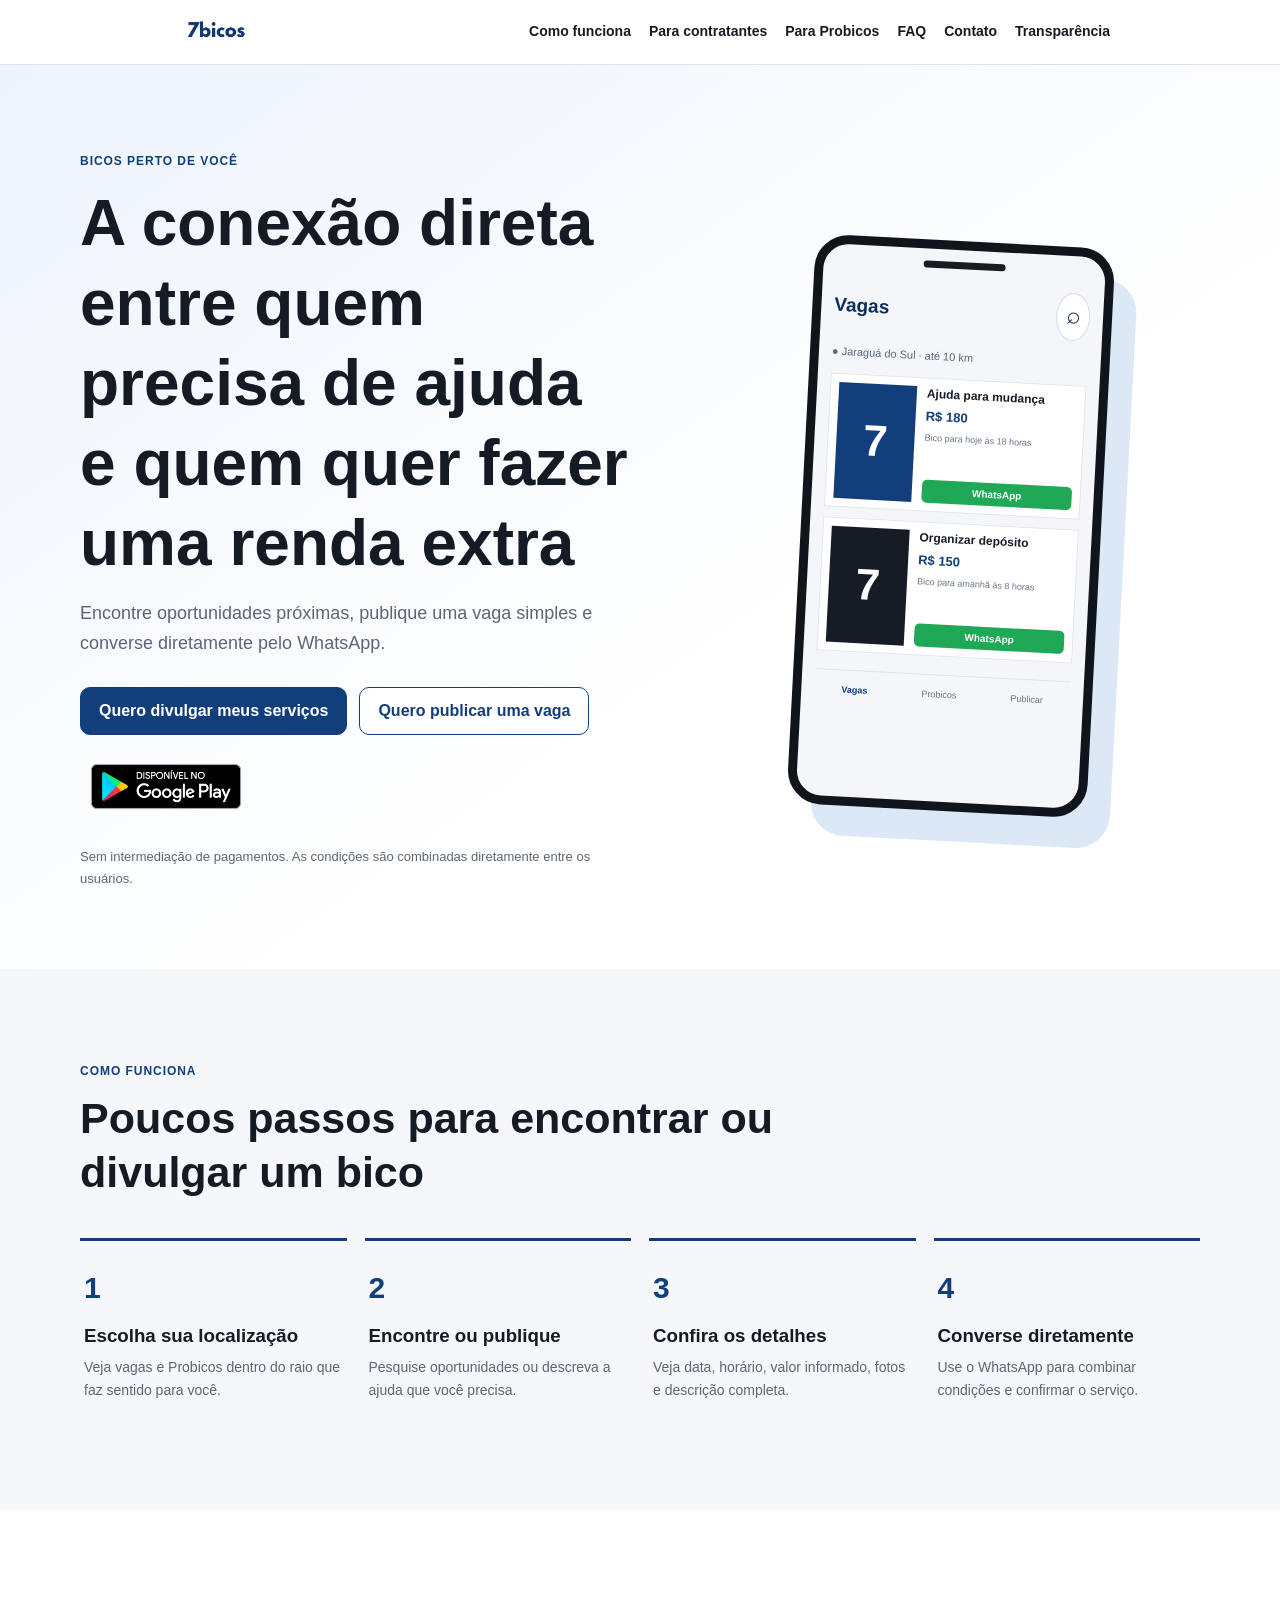
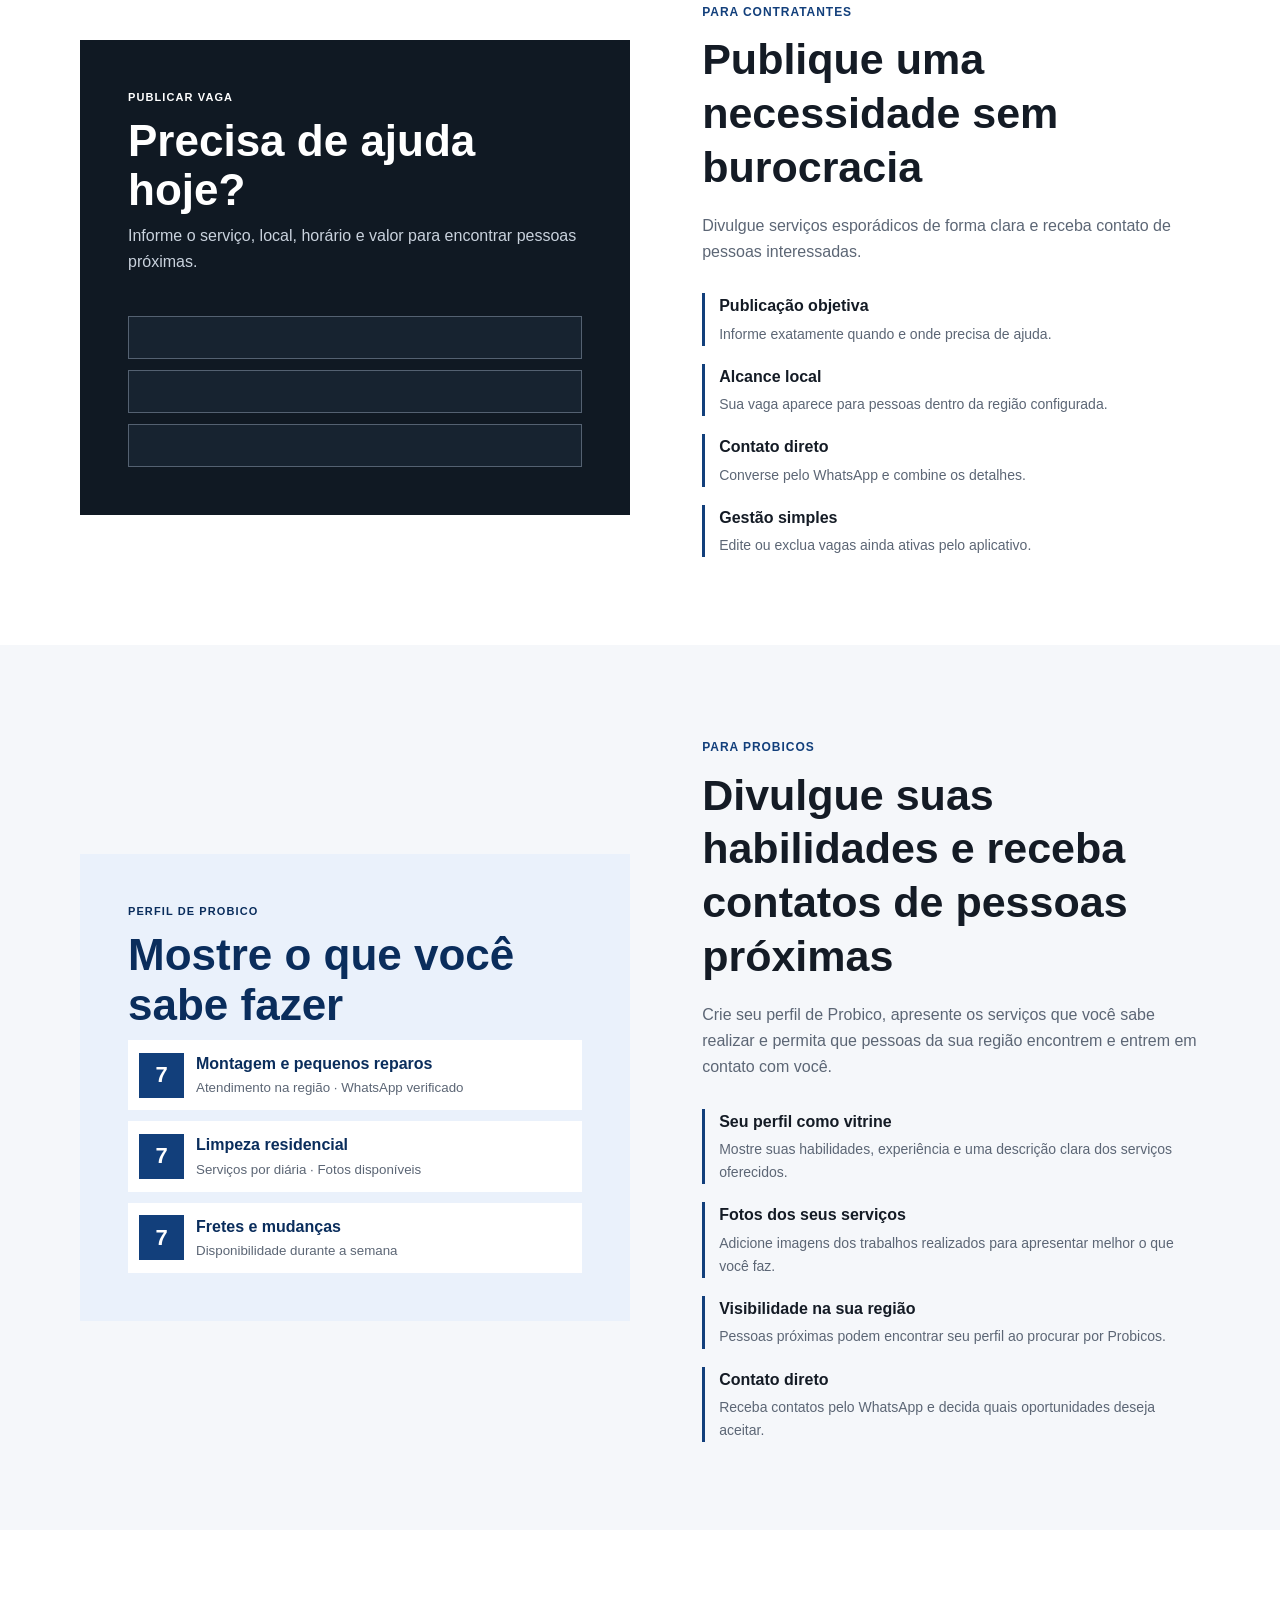
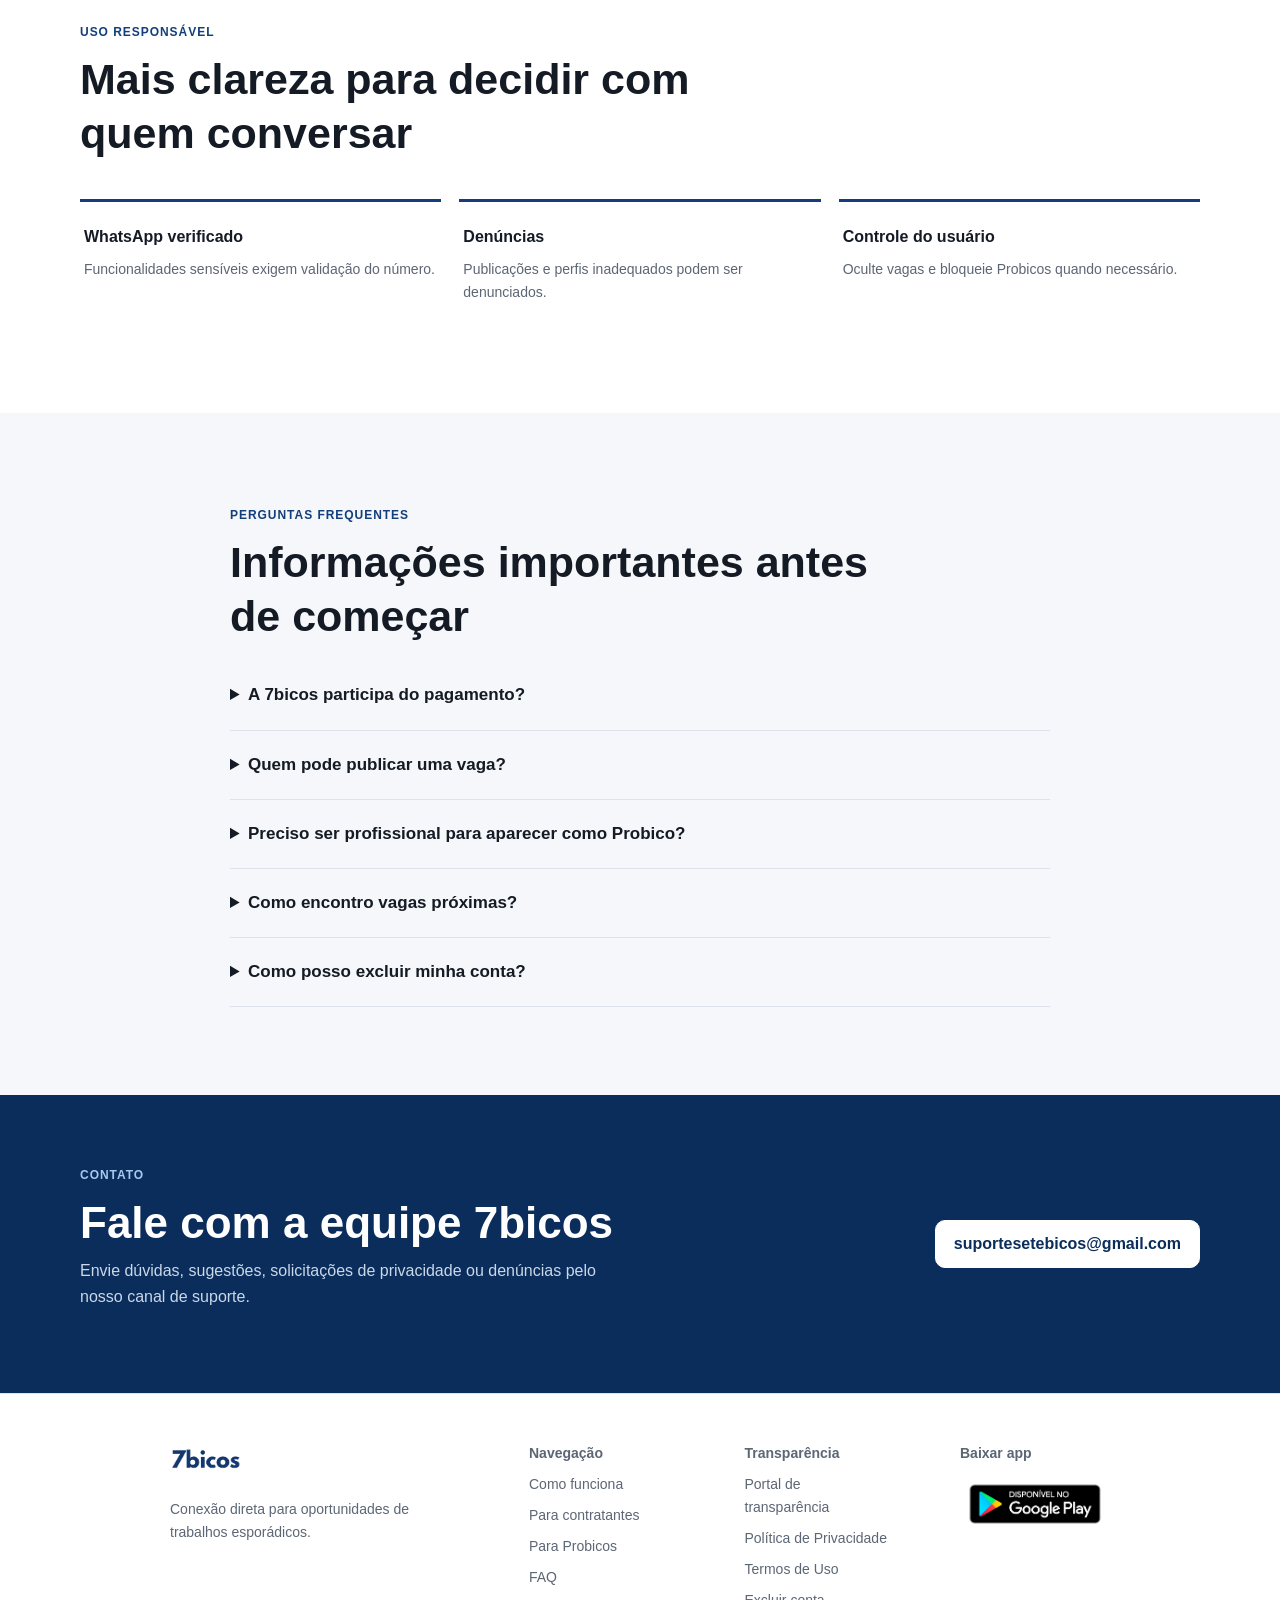
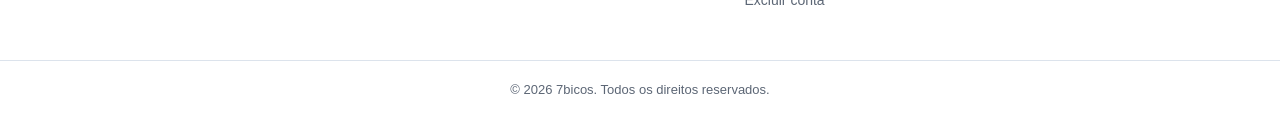
==== commit 898d787b: "Adiciona badge do Google Play" ====
--- a/index.html
+++ b/index.html
@@ -36,6 +36,9 @@
             <a class="button" href="#probicos">Quero divulgar meus serviços</a>
             <a class="button secondary" href="#contratantes">Quero publicar uma vaga</a>
           </div>
+          <a class="store-badge hero-store-badge" href="https://play.google.com/store/apps/details?id=com.setebicos.app" target="_blank" rel="noopener" aria-label="Baixar 7bicos no Google Play">
+            <img src="images/google_play.png" alt="Disponível no Google Play">
+          </a>
           <p class="hero-note">Sem intermediação de pagamentos. As condições são combinadas diretamente entre os usuários.</p>
         </div>
         <div class="phone-stage" aria-label="Demonstração da experiência no aplicativo">
@@ -172,6 +175,12 @@
       </div>
       <div><strong>Navegação</strong><a href="#como-funciona">Como funciona</a><a href="#contratantes">Para contratantes</a><a href="#probicos">Para Probicos</a><a href="#faq">FAQ</a></div>
       <div><strong>Transparência</strong><a href="transparencia/">Portal de transparência</a><a href="privacidade/">Política de Privacidade</a><a href="termos/">Termos de Uso</a><a href="excluir-conta/">Excluir conta</a></div>
+      <div>
+        <strong>Baixar app</strong>
+        <a class="store-badge footer-store-badge" href="https://play.google.com/store/apps/details?id=com.setebicos.app" target="_blank" rel="noopener" aria-label="Baixar 7bicos no Google Play">
+          <img src="images/google_play.png" alt="Disponível no Google Play">
+        </a>
+      </div>
     </div>
     <div class="footer-bottom">© 2026 7bicos. Todos os direitos reservados.</div>
   </footer>
--- a/styles.css
+++ b/styles.css
@@ -154,6 +154,23 @@
   background: var(--danger);
 }
 
+.store-badge {
+  display: inline-flex;
+  align-items: center;
+  width: fit-content;
+  line-height: 0;
+}
+
+.store-badge img {
+  display: block;
+  width: 172px;
+  height: auto;
+}
+
+.hero-store-badge {
+  margin-top: 18px;
+}
+
 .grid {
   display: grid;
   grid-template-columns: repeat(3, 1fr);
@@ -674,7 +691,7 @@
 }
 
 .footer-grid {
-  grid-template-columns: 2fr 1fr 1fr;
+  grid-template-columns: 2fr 1fr 1fr 1fr;
   align-items: start;
   padding: 48px 0;
 }
@@ -688,6 +705,14 @@
 .footer-grid a {
   color: var(--muted);
   text-decoration: none;
+}
+
+.footer-store-badge {
+  margin-top: 2px;
+}
+
+.footer-store-badge img {
+  width: 150px;
 }
 
 .footer-logo {
